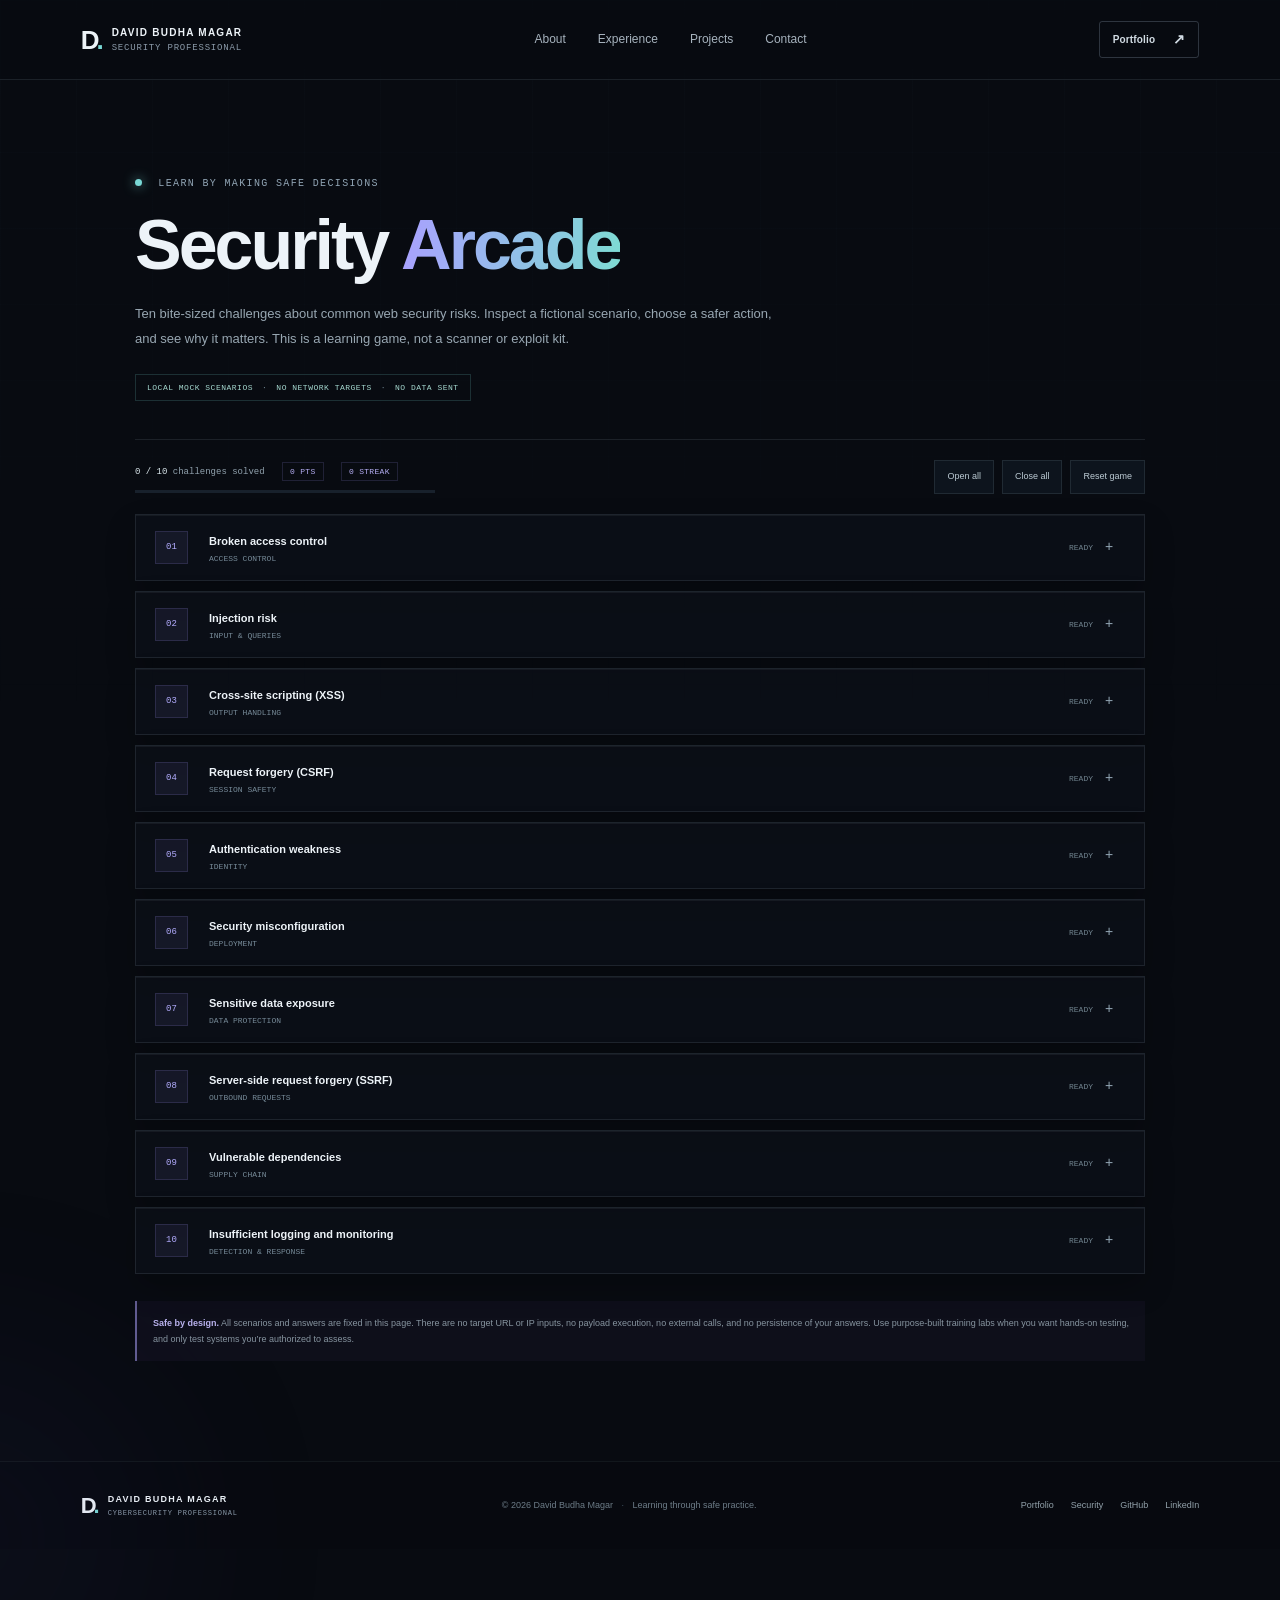
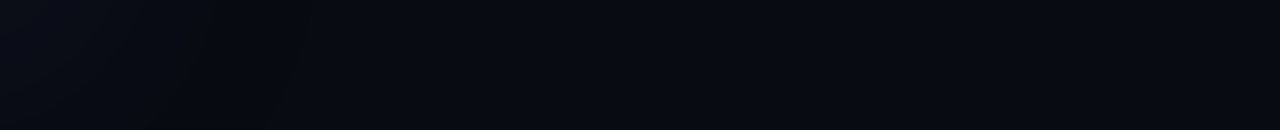
==== arcade.html @ c1b07664 "Optimize cross-browser scrolling and animation performance" ====
<!doctype html>
<html lang="en">
  <head>
    <meta charset="utf-8" />
    <meta name="viewport" content="width=device-width,initial-scale=1" />
    <meta name="theme-color" content="#080b11" />
    <meta
      name="description"
      content="Ten safe, browser-only cybersecurity learning challenges by David Budha Magar."
    />
    <link rel="canonical" href="https://www.davidbudhamagar.com.np/arcade.html" />
    <link rel="stylesheet" href="styles.css?v=performance-20261005" />
    <title>Security Arcade — David Budha Magar</title>
  </head>
  <body class="site-subpage">
    <div class="ambient ambient-b"></div>
    <header class="site-header">
      <a class="brand" href="index.html"
        ><span class="brand-mark">D<span>.</span></span
        ><span class="brand-name">DAVID BUDHA MAGAR<small>SECURITY PROFESSIONAL</small></span></a
      >
      <nav class="desktop-nav" aria-label="Main navigation">
        <a href="index.html#about">About</a><a href="index.html#experience">Experience</a
        ><a href="index.html#projects">Projects</a><a href="index.html#contact">Contact</a>
      </nav>
      <div class="header-actions">
        <a class="button button-small button-outline" href="index.html">Portfolio <span>↗</span></a
        ><button
          class="menu-toggle"
          type="button"
          aria-label="Open navigation"
          aria-expanded="false"
        >
          <i></i><i></i>
        </button>
      </div>
    </header>
    <main class="arcade-page">
      <section class="arcade-hero">
        <div class="eyebrow"><span class="pulse-dot"></span> LEARN BY MAKING SAFE DECISIONS</div>
        <h1>Security <span>Arcade</span></h1>
        <p>
          Ten bite-sized challenges about common web security risks. Inspect a fictional scenario,
          choose a safer action, and see why it matters. This is a learning game, not a scanner or
          exploit kit.
        </p>
        <div class="arcade-boundary">
          LOCAL MOCK SCENARIOS <span>·</span> NO NETWORK TARGETS <span>·</span> NO DATA SENT
        </div>
      </section>
      <div class="arcade-toolbar">
        <div class="arcade-progress">
          <b id="score-count">0 / 10</b> challenges solved
          <span class="arcade-stat" id="score-points">0 PTS</span>
          <span class="arcade-stat" id="score-streak">0 STREAK</span>
          <div class="progress-track"><i id="progress-fill"></i></div>
        </div>
        <div class="arcade-actions">
          <button id="expand-all" type="button">Open all</button
          ><button id="collapse-all" type="button">Close all</button
          ><button id="reset-game" type="button">Reset game</button>
        </div>
      </div>
      <section
        class="challenge-list"
        id="challenge-list"
        aria-label="Security challenges"
      ></section>
      <section class="challenge-result" id="challenge-result" aria-live="polite">
        <h2>Nice work. You cleared all ten.</h2>
        <p id="result-score"></p>
        <p>
          Keep the habit: identify the risk, choose a proportionate control, and verify the result
          in an authorized environment.
        </p>
        <button class="challenge-next" id="play-again" type="button">Play again</button>
      </section>
      <div class="challenge-safety">
        <b>Safe by design.</b> All scenarios and answers are fixed in this page. There are no target
        URL or IP inputs, no payload execution, no external calls, and no persistence of your
        answers. Use purpose-built training labs when you want hands-on testing, and only test
        systems you’re authorized to assess.
      </div>
    </main>
    <footer class="site-footer">
      <a class="brand" href="index.html"
        ><span class="brand-mark">D<span>.</span></span
        ><span class="brand-name"
          >DAVID BUDHA MAGAR<small>CYBERSECURITY PROFESSIONAL</small></span
        ></a
      >
      <div class="footer-center">
        © 2026 David Budha Magar <span>·</span> Learning through safe practice.
      </div>
      <div class="footer-links">
        <a href="index.html">Portfolio</a><a href="security.html">Security</a
        ><a href="https://github.com/Senpaicyber" target="_blank" rel="noopener noreferrer"
          >GitHub</a
        ><a
          href="https://www.linkedin.com/in/david-budha-magar-2a601b26a/"
          target="_blank"
          rel="noopener noreferrer"
          >LinkedIn</a
        >
      </div>
    </footer>
    <script src="script.js" defer></script>
    <script src="arcade.js" defer></script>
  </body>
</html>
---- styles.css ----
:root {
  color-scheme: dark;
  --bg: #080b11;
  --panel: #0c1119;
  --panel-2: #101722;
  --line: rgba(172, 194, 215, 0.12);
  --text: #edf3f8;
  --muted: #8c9baa;
  --faint: #586573;
  --cyan: #79d8d5;
  --blue: #76a9ef;
  --violet: #a395ff;
  --mono: "DM Mono", monospace;
  --sans: "Manrope", sans-serif;
}
* {
  box-sizing: border-box;
}
html {
  scroll-behavior: smooth;
  scroll-padding-top: 86px;
}
body {
  margin: 0;
  background: var(--bg);
  color: var(--text);
  font-family: var(--sans);
  font-size: 14px;
  line-height: 1.7;
  overflow-x: hidden;
}
body:before {
  content: "";
  position: fixed;
  inset: 0;
  pointer-events: none;
  z-index: -1;
  background-image:
    linear-gradient(rgba(116, 151, 178, 0.025) 1px, transparent 1px),
    linear-gradient(90deg, rgba(116, 151, 178, 0.025) 1px, transparent 1px);
  background-size: 76px 76px;
  mask-image: linear-gradient(to bottom, black, transparent 85%);
}
a {
  color: inherit;
  text-decoration: none;
}
button {
  font: inherit;
}
.ambient {
  position: absolute;
  border-radius: 50%;
  filter: blur(110px);
  opacity: 0.12;
  pointer-events: none;
}
.ambient-a {
  width: 500px;
  height: 500px;
  background: #2269a6;
  top: 60px;
  right: -120px;
}
.ambient-b {
  width: 400px;
  height: 380px;
  background: #403681;
  top: 1350px;
  left: -240px;
  opacity: 0.09;
}
.site-header {
  height: 80px;
  border-bottom: 1px solid var(--line);
  display: flex;
  align-items: center;
  justify-content: space-between;
  padding: 0 clamp(24px, 6.3vw, 104px);
  position: sticky;
  top: 0;
  z-index: 20;
  background: rgba(8, 11, 17, 0.83);
  backdrop-filter: blur(20px);
}
.brand {
  display: flex;
  align-items: center;
  gap: 11px;
}
.brand-mark {
  font-weight: 800;
  font-size: 26px;
  letter-spacing: -3px;
  color: var(--text);
  line-height: 1;
}
.brand-mark span {
  color: var(--cyan);
}
.brand-name {
  font-size: 10px;
  font-weight: 800;
  letter-spacing: 1.25px;
  line-height: 1.3;
}
.brand-name small {
  display: block;
  color: var(--muted);
  font: 9px var(--mono);
  letter-spacing: 0.8px;
  margin-top: 4px;
}
.desktop-nav {
  display: flex;
  gap: 32px;
  color: #a7b3be;
  font-size: 12px;
}
.desktop-nav a {
  transition: color 0.2s;
}
.desktop-nav a:hover,
.footer-links a:hover {
  color: var(--cyan);
}
.header-actions {
  display: flex;
  align-items: center;
  gap: 15px;
}
.button {
  height: 48px;
  display: inline-flex;
  align-items: center;
  justify-content: center;
  gap: 18px;
  padding: 0 19px;
  border: 1px solid var(--line);
  border-radius: 3px;
  font-size: 11px;
  font-weight: 700;
  letter-spacing: 0.15px;
  transition: all 0.25s;
}
.button span {
  font-size: 14px;
}
.button:hover {
  transform: translateY(-2px);
  border-color: rgba(121, 216, 213, 0.5);
}
.button-small {
  height: 37px;
  padding: 0 13px;
  font-size: 10px;
}
.button-outline {
  border-color: rgba(161, 181, 199, 0.25);
  color: #d2dce4;
}
.button-primary {
  background: linear-gradient(110deg, #b1efdb, #79d8d5);
  color: #092023;
  border-color: transparent;
  box-shadow: 0 6px 28px rgba(93, 211, 197, 0.13);
}
.button-primary:hover {
  box-shadow: 0 9px 35px rgba(93, 211, 197, 0.25);
}
.button-quiet {
  border-color: transparent;
  color: #ccd6df;
}
.menu-toggle {
  display: none;
  background: none;
  border: 0;
  padding: 10px;
}
.menu-toggle i {
  display: block;
  width: 20px;
  height: 1px;
  background: var(--text);
  margin: 5px;
}
.section-wrap {
  padding-left: clamp(24px, 10.7vw, 170px);
  padding-right: clamp(24px, 10.7vw, 170px);
}
.hero {
  min-height: 660px;
  display: grid;
  grid-template-columns: 1.03fr 0.97fr;
  align-items: center;
  gap: 28px;
  padding-top: 38px;
  padding-bottom: 53px;
  max-width: 1500px;
  margin: auto;
}
.eyebrow {
  font: 10px var(--mono);
  letter-spacing: 1.35px;
  color: #91a5b5;
}
.pulse-dot,
.availability i,
.sensor-status i {
  width: 7px;
  height: 7px;
  background: var(--cyan);
  border-radius: 50%;
  display: inline-block;
  box-shadow: 0 0 12px rgba(121, 216, 213, 0.8);
  margin-right: 9px;
}
.hero h1 {
  font-size: clamp(52px, 6vw, 86px);
  line-height: 1.055;
  letter-spacing: -5px;
  margin: 27px 0 22px;
  font-weight: 600;
}
.hero h1 span,
.section-heading h2 span,
.security-note h2 span,
.contact-inner h2 span {
  background: linear-gradient(95deg, #8ce2d5, #8faefa 88%);
  -webkit-background-clip: text;
  background-clip: text;
  color: transparent;
}
.hero-intro {
  font-size: 14px;
  color: #9aa8b5;
  max-width: 450px;
  line-height: 1.9;
}
.hero-intro strong {
  color: #dce7ee;
  font-weight: 600;
}
.hero-actions {
  display: flex;
  align-items: center;
  gap: 8px;
  margin-top: 28px;
}
.hero-meta {
  display: flex;
  gap: 34px;
  margin-top: 52px;
}
.hero-meta span {
  font: 9px var(--mono);
  letter-spacing: 0.7px;
  color: #647382;
}
.hero-meta b {
  display: block;
  color: #e5edf3;
  font: 16px var(--sans);
  letter-spacing: 0;
  margin-bottom: 3px;
}
.hero-visual {
  height: 485px;
  position: relative;
  overflow: hidden;
  background: radial-gradient(ellipse at 52% 47%, rgba(39, 79, 105, 0.18), transparent 58%);
  border: 1px solid rgba(127, 157, 183, 0.1);
  border-radius: 3px;
}
.visual-grid {
  position: absolute;
  inset: 0;
  background:
    linear-gradient(rgba(126, 160, 190, 0.065) 1px, transparent 1px),
    linear-gradient(90deg, rgba(126, 160, 190, 0.065) 1px, transparent 1px);
  background-size: 36px 36px;
  mask-image: radial-gradient(ellipse at center, black 18%, transparent 83%);
}
#network {
  width: 100%;
  height: 100%;
  position: absolute;
  inset: 0;
}
.orbit {
  position: absolute;
  left: 50%;
  top: 49%;
  border: 1px solid rgba(128, 194, 207, 0.18);
  border-radius: 50%;
  transform: translate(-50%, -50%) rotate(-22deg);
}
.orbit-one {
  width: 300px;
  height: 170px;
}
.orbit-two {
  width: 370px;
  height: 230px;
  transform: translate(-50%, -50%) rotate(38deg);
  border-color: rgba(151, 146, 237, 0.15);
}
.core-wrap {
  position: absolute;
  left: 50%;
  top: 49%;
  transform: translate(-50%, -50%);
  perspective: 600px;
}
.core-hex {
  width: 118px;
  height: 136px;
  clip-path: polygon(50% 0, 94% 23%, 94% 76%, 50% 100%, 6% 76%, 6% 23%);
  padding: 1px;
  background: linear-gradient(155deg, #c4fff2, #448ec6 56%, #8f7ce8);
  filter: drop-shadow(0 0 34px rgba(100, 204, 215, 0.25));
  animation: float 6s ease-in-out infinite;
}
.core-inner {
  height: 100%;
  clip-path: polygon(50% 0, 94% 23%, 94% 76%, 50% 100%, 6% 76%, 6% 23%);
  background: linear-gradient(
    142deg,
    rgba(19, 46, 61, 0.95),
    rgba(11, 20, 33, 0.98) 60%,
    rgba(43, 34, 74, 0.82)
  );
  display: grid;
  place-items: center;
  box-shadow: inset 0 0 30px rgba(94, 199, 199, 0.22);
}
.core-inner:after {
  content: "";
  position: absolute;
  width: 68px;
  height: 78px;
  clip-path: polygon(50% 0, 94% 23%, 94% 76%, 50% 100%, 6% 76%, 6% 23%);
  border: 1px solid rgba(133, 220, 213, 0.18);
}
.core-inner svg,
.security-emblem svg {
  width: 50px;
  fill: none;
  stroke: #9ae7db;
  stroke-width: 2;
  stroke-linecap: round;
  stroke-linejoin: round;
  filter: drop-shadow(0 0 7px rgba(121, 216, 213, 0.5));
}
.visual-tag {
  position: absolute;
  font: 8px var(--mono);
  letter-spacing: 0.7px;
  color: #97abb9;
  background: rgba(10, 16, 23, 0.8);
  border: 1px solid var(--line);
  padding: 8px 10px;
}
.visual-tag b {
  color: #c5d8e1;
  font-size: 8px;
  font-weight: 400;
  margin-left: 12px;
}
.tag-top {
  top: 76px;
  left: 28px;
}
.tag-bottom {
  bottom: 68px;
  right: 25px;
}
.tag-bottom .mini-wave {
  color: var(--cyan);
  font-size: 14px;
  margin-right: 6px;
}
.node {
  position: absolute;
  width: 5px;
  height: 5px;
  border-radius: 50%;
  background: #a1ece1;
  box-shadow: 0 0 11px #74d9d2;
}
.node-a {
  top: 28%;
  left: 67%;
}
.node-b {
  top: 67%;
  left: 24%;
  background: var(--violet);
  box-shadow: 0 0 11px var(--violet);
}
.node-c {
  top: 73%;
  right: 19%;
}
.scan-line {
  position: absolute;
  left: 0;
  right: 0;
  height: 1px;
  top: 20%;
  background: linear-gradient(90deg, transparent, rgba(121, 216, 213, 0.2), transparent);
  animation: scan 8s linear infinite;
}
.visual-caption {
  position: absolute;
  bottom: 16px;
  left: 16px;
  right: 16px;
  display: flex;
  justify-content: space-between;
  font: 8px var(--mono);
  letter-spacing: 0.9px;
  color: #516270;
}
.status-strip {
  min-height: 72px;
  border-top: 1px solid var(--line);
  border-bottom: 1px solid var(--line);
  display: flex;
  justify-content: space-evenly;
  align-items: center;
  gap: 15px;
  padding: 15px 5vw;
  color: #a4b1bc;
  font-size: 11px;
}
.status-strip > div {
  white-space: nowrap;
}
.status-strip i {
  font: 9px var(--mono);
  color: #627787;
  margin-right: 9px;
  font-style: normal;
}
.status-label {
  font: 9px var(--mono);
  letter-spacing: 0.7px;
  color: #8092a0;
}
.section {
  padding: 112px clamp(24px, 10.7vw, 170px);
  max-width: 1500px;
  margin: 0 auto;
}
.section-heading {
  margin-bottom: 43px;
}
.section-heading .eyebrow {
  margin-bottom: 18px;
}
.section-heading h2,
.security-note h2 {
  font-size: clamp(34px, 4vw, 52px);
  line-height: 1.18;
  letter-spacing: -2px;
  font-weight: 550;
  margin: 0;
}
.about-content {
  display: grid;
  grid-template-columns: 1fr 0.78fr;
  gap: 11%;
  align-items: start;
}
.about-lead {
  max-width: 540px;
  color: #9aa8b4;
  font-size: 13px;
  line-height: 1.95;
}
.about-lead p {
  margin: 0 0 19px;
}
.about-lead .large-copy {
  font-size: 18px;
  line-height: 1.8;
  color: #d7e0e6;
  margin-bottom: 22px;
}
.text-link {
  display: inline-flex;
  gap: 20px;
  align-items: center;
  font-size: 11px;
  color: #cce4e4;
  border-bottom: 1px solid rgba(121, 216, 213, 0.3);
  padding: 0 0 5px;
  margin-top: 7px;
}
.profile-card {
  background: linear-gradient(145deg, rgba(17, 25, 35, 0.94), rgba(11, 16, 24, 0.8));
  border: 1px solid var(--line);
  padding: 23px 24px 16px;
  position: relative;
}
.profile-card:before {
  content: "";
  position: absolute;
  left: -1px;
  top: 21px;
  width: 2px;
  height: 38px;
  background: var(--cyan);
  box-shadow: 0 0 13px rgba(121, 216, 213, 0.5);
}
.profile-top {
  display: flex;
  align-items: center;
  gap: 13px;
}
.avatar {
  width: 44px;
  height: 44px;
  background: linear-gradient(135deg, #253746, #252644);
  border: 1px solid rgba(137, 193, 207, 0.22);
  display: grid;
  place-items: center;
  font-size: 12px;
  color: #c4efea;
  letter-spacing: -1px;
}
.avatar span {
  font-size: 8px;
  color: var(--violet);
  margin-left: -5px;
}
.profile-top > div:nth-child(2) b {
  display: block;
  font-size: 12px;
}
.profile-top small {
  display: block;
  color: var(--muted);
  font-size: 10px;
  margin-top: 3px;
}
.availability {
  margin-left: auto;
  color: #89c7bc;
  font: 8px var(--mono);
  letter-spacing: 0.5px;
}
.availability i {
  width: 5px;
  height: 5px;
  margin-right: 4px;
}
.profile-rule {
  border-top: 1px solid var(--line);
  margin: 20px 0 4px;
}
.profile-row {
  display: grid;
  grid-template-columns: 38% 1fr;
  gap: 10px;
  padding: 11px 0;
  border-bottom: 1px solid rgba(172, 194, 215, 0.075);
  align-items: center;
}
.profile-row span,
.profile-foot {
  font: 8px var(--mono);
  letter-spacing: 0.5px;
  color: #738594;
}
.profile-row b {
  font-size: 10px;
  font-weight: 550;
  color: #cad5dd;
}
.profile-foot {
  display: flex;
  justify-content: space-between;
  padding-top: 14px;
  font-size: 8px;
}
.experience-section {
  padding-top: 99px;
}
.heading-row {
  display: flex;
  justify-content: space-between;
  align-items: end;
}
.heading-aside {
  max-width: 260px;
  font-size: 11px;
  color: #8494a2;
  line-height: 1.8;
  margin: 0 0 6px;
}
.timeline {
  position: relative;
  margin-top: 61px;
}
.timeline:before {
  content: "";
  position: absolute;
  left: calc(30% + 4px);
  top: 8px;
  bottom: 40px;
  width: 1px;
  background: linear-gradient(to bottom, rgba(121, 216, 213, 0.35), rgba(121, 216, 213, 0.07));
}
.timeline-item {
  display: grid;
  grid-template-columns: 30% 10px 1fr;
  gap: 24px;
  margin-bottom: 22px;
}
.timeline-date {
  text-align: right;
  padding-top: 19px;
  font: 9px var(--mono);
  letter-spacing: 0.5px;
  color: #8195a3;
}
.timeline-marker {
  position: relative;
}
.timeline-marker i {
  position: absolute;
  top: 21px;
  left: 0;
  width: 9px;
  height: 9px;
  background: var(--bg);
  border: 1px solid var(--cyan);
  border-radius: 50%;
  box-shadow: 0 0 12px rgba(121, 216, 213, 0.35);
  z-index: 1;
}
.timeline-card {
  padding: 19px 23px 14px;
  border: 1px solid var(--line);
  background: rgba(14, 20, 28, 0.76);
}
.timeline-top {
  display: flex;
  justify-content: space-between;
  align-items: start;
}
.timeline-card h3 {
  font-size: 14px;
  margin: 0 0 3px;
  font-weight: 650;
}
.company {
  font-size: 10px;
  color: #94a7b4;
}
.company span {
  color: var(--cyan);
  padding: 0 5px;
}
.role-index {
  font: 10px var(--mono);
  color: #465b6b;
}
.timeline-card > p {
  color: #8998a4;
  font-size: 11px;
  line-height: 1.85;
  margin: 14px 0 8px;
  max-width: 700px;
}
.details-toggle {
  display: flex;
  width: 100%;
  justify-content: space-between;
  text-align: left;
  background: none;
  border: 0;
  border-top: 1px solid rgba(172, 194, 215, 0.08);
  color: #c2d2dc;
  padding: 12px 0 2px;
  font-size: 10px;
  cursor: pointer;
}
.details-toggle span {
  color: var(--cyan);
  font-size: 15px;
}
.expand-content {
  display: grid;
  grid-template-rows: 0fr;
  opacity: 0;
  transition:
    grid-template-rows 0.35s,
    opacity 0.3s;
}
.timeline-card.open .expand-content {
  grid-template-rows: 1fr;
  opacity: 1;
}
.expand-content > * {
  overflow: hidden;
}
.expand-content ul {
  padding-left: 17px;
  margin: 12px 0 8px;
  color: #91a0ab;
  font-size: 10px;
  line-height: 2;
}
.role-tags,
.project-tags {
  display: flex;
  gap: 7px;
  flex-wrap: wrap;
}
.role-tags span,
.project-tags span {
  border: 1px solid rgba(127, 165, 185, 0.16);
  padding: 4px 8px;
  font: 8px var(--mono);
  color: #9aafbb;
}
.team-note {
  margin: 38px 0 0 34%;
  border: 1px solid rgba(121, 216, 213, 0.15);
  background: linear-gradient(100deg, rgba(29, 65, 68, 0.2), rgba(13, 20, 27, 0.5));
  padding: 17px 20px;
  display: flex;
  gap: 15px;
  align-items: center;
}
.team-icon {
  font-size: 20px;
  color: var(--cyan);
  width: 28px;
  height: 28px;
  border: 1px solid rgba(121, 216, 213, 0.3);
  display: grid;
  place-items: center;
}
.team-note span {
  font: 8px var(--mono);
  letter-spacing: 1px;
  color: #83c9c1;
}
.team-note p {
  font-size: 10px;
  color: #acb9c2;
  margin: 4px 0 0;
}
.projects-section {
  padding-top: 104px;
}
.project-grid {
  display: grid;
  grid-template-columns: repeat(2, minmax(0, 1fr));
  gap: 17px;
}
.project-card {
  border: 1px solid var(--line);
  background: rgba(12, 17, 25, 0.76);
  transition:
    transform 0.25s,
    border-color 0.25s;
}
.project-card:hover {
  transform: translateY(-4px);
  border-color: rgba(121, 216, 213, 0.28);
}
.project-featured {
  grid-column: span 2;
  display: grid;
  grid-template-columns: 1.02fr 0.98fr;
}
.project-wide {
  grid-column: span 2;
  display: grid;
  grid-template-columns: 0.9fr 1.1fr;
}
.project-art {
  height: 220px;
  position: relative;
  overflow: hidden;
  background: radial-gradient(
    ellipse at 50% 45%,
    rgba(28, 70, 89, 0.36),
    rgba(14, 23, 33, 0.92) 70%
  );
}
.project-featured .project-art,
.project-wide .project-art {
  height: 100%;
  min-height: 260px;
}
.project-art:before {
  content: "";
  position: absolute;
  inset: 0;
  background:
    linear-gradient(rgba(129, 168, 190, 0.05) 1px, transparent 1px),
    linear-gradient(90deg, rgba(129, 168, 190, 0.05) 1px, transparent 1px);
  background-size: 28px 28px;
  mask-image: radial-gradient(ellipse, black, transparent 86%);
}
.art-label {
  position: absolute;
  top: 14px;
  left: 16px;
  z-index: 1;
  font: 8px var(--mono);
  letter-spacing: 0.8px;
  color: #829baa;
}
.art-foot {
  position: absolute;
  bottom: 14px;
  left: 16px;
  right: 16px;
  display: flex;
  justify-content: space-between;
  font: 7px var(--mono);
  letter-spacing: 0.5px;
  color: #718591;
}
.network-graphic {
  position: absolute;
  width: 210px;
  height: 160px;
  left: 50%;
  top: 50%;
  transform: translate(-50%, -50%);
}
.net-center {
  position: absolute;
  left: 50%;
  top: 50%;
  transform: translate(-50%, -50%);
  width: 43px;
  height: 43px;
  border: 1px solid rgba(121, 216, 213, 0.55);
  border-radius: 50%;
  display: grid;
  place-items: center;
  color: #b4eee6;
  font: 10px var(--mono);
  background: rgba(14, 37, 46, 0.85);
  box-shadow: 0 0 24px rgba(121, 216, 213, 0.15);
}
.net-point {
  position: absolute;
  width: 7px;
  height: 7px;
  background: #83dbd1;
  border-radius: 50%;
  box-shadow: 0 0 9px #83dbd1;
}
.p1 {
  left: 15%;
  top: 18%;
}
.p2 {
  right: 13%;
  top: 13%;
  background: #a398ff;
}
.p3 {
  right: 5%;
  top: 63%;
}
.p4 {
  left: 28%;
  bottom: 9%;
}
.p5 {
  left: 8%;
  top: 65%;
  background: #a398ff;
}
.p6 {
  right: 29%;
  bottom: 7%;
}
.net-line {
  height: 1px;
  position: absolute;
  left: 50%;
  top: 50%;
  width: 81px;
  transform-origin: left;
  background: linear-gradient(90deg, rgba(121, 216, 213, 0.65), rgba(121, 216, 213, 0.05));
}
.l1 {
  transform: rotate(220deg);
}
.l2 {
  transform: rotate(315deg);
}
.l3 {
  transform: rotate(20deg);
}
.l4 {
  transform: rotate(130deg);
}
.l5 {
  transform: rotate(170deg);
}
.l6 {
  transform: rotate(80deg);
}
.project-body {
  padding: 18px 20px 20px;
}
.project-featured .project-body,
.project-wide .project-body {
  padding: 28px 30px;
}
.project-meta {
  display: flex;
  justify-content: space-between;
  font: 8px var(--mono);
  letter-spacing: 0.5px;
  color: #8295a3;
}
.project-meta span + span {
  color: #82c9c0;
}
.project-body h3 {
  font-size: 15px;
  line-height: 1.45;
  margin: 16px 0 8px;
  font-weight: 650;
  max-width: 430px;
}
.project-body p {
  font-size: 10px;
  line-height: 1.8;
  color: #91a0ab;
  margin: 0 0 13px;
  max-width: 460px;
}
.project-tags {
  margin: 15px 0 16px;
}
.project-tags span {
  font-size: 7px;
  padding: 4px 7px;
}
.project-open {
  background: none;
  border: 0;
  border-top: 1px solid var(--line);
  padding: 12px 0 0;
  width: 100%;
  display: flex;
  justify-content: space-between;
  color: #c9d9de;
  font-size: 10px;
  text-align: left;
  cursor: pointer;
}
.project-open span {
  font-size: 14px;
  color: var(--cyan);
}
.art-code {
  background: radial-gradient(ellipse at 50% 70%, rgba(59, 50, 112, 0.31), #10131e 70%);
}
.code-window {
  position: absolute;
  width: 84%;
  left: 8%;
  top: 49px;
  border: 1px solid rgba(140, 160, 199, 0.2);
  background: rgba(8, 12, 20, 0.75);
  box-shadow: 0 11px 35px rgba(0, 0, 0, 0.2);
}
.code-head {
  height: 27px;
  border-bottom: 1px solid var(--line);
  display: flex;
  align-items: center;
  padding: 0 9px;
  gap: 4px;
}
.code-head i {
  width: 5px;
  height: 5px;
  border-radius: 50%;
  background: #6c879a;
}
.code-head i:first-child {
  background: #d68587;
}
.code-head i:nth-child(2) {
  background: #d6ba78;
}
.code-head i:nth-child(3) {
  background: #73c5a9;
}
.code-head span {
  margin-left: 9px;
  font: 7px var(--mono);
  color: #8394a2;
}
.code-lines {
  padding: 12px 9px;
  display: grid;
  gap: 8px;
  font: 7px var(--mono);
  color: #c2cde0;
}
.code-lines i {
  font-style: normal;
  color: #51617b;
  padding-right: 7px;
}
.code-lines b {
  color: #b6a6ff;
  font-weight: 400;
}
.code-lines em {
  font-style: normal;
  color: #82d9ce;
}
.code-lines strong {
  font-weight: 400;
  color: #dbbb89;
}
.code-lines .code-comment {
  color: #6e8791;
}
.art-crypto {
  background: radial-gradient(ellipse at center, rgba(52, 48, 93, 0.4), #10131d 74%);
}
.crypto-orbit {
  position: absolute;
  width: 150px;
  height: 125px;
  border: 1px solid rgba(160, 151, 238, 0.26);
  border-radius: 50%;
  left: 50%;
  top: 50%;
  transform: translate(-50%, -50%) rotate(-22deg);
}
.crypto-orbit:before,
.crypto-orbit:after {
  content: "";
  position: absolute;
  inset: 14px -13px;
  border: 1px solid rgba(127, 199, 213, 0.19);
  border-radius: 50%;
  transform: rotate(60deg);
}
.crypto-orbit:after {
  transform: rotate(-68deg);
}
.crypto-core {
  position: absolute;
  left: 50%;
  top: 50%;
  transform: translate(-50%, -50%);
  height: 43px;
  width: 43px;
  border: 1px solid rgba(166, 163, 255, 0.5);
  background: #1b1a33;
  border-radius: 50%;
  display: grid;
  place-items: center;
  color: #d0caff;
  font-size: 20px;
  box-shadow: 0 0 21px rgba(145, 129, 242, 0.2);
}
.cipher {
  position: absolute;
  font: 7px var(--mono);
  color: #aeb9d9;
  background: #191b2b;
  border: 1px solid rgba(167, 159, 240, 0.2);
  padding: 3px 5px;
}
.c1 {
  top: 9px;
  left: 22px;
}
.c2 {
  top: 37px;
  right: -10px;
}
.c3 {
  bottom: 6px;
  left: 29px;
}
.c4 {
  bottom: 28px;
  right: -14px;
}
.art-iot {
  background: radial-gradient(ellipse at center, rgba(40, 78, 78, 0.36), #10171d 76%);
}
.iot-sensor {
  position: absolute;
  left: 50%;
  top: 49%;
  width: 154px;
  height: 136px;
  transform: translate(-50%, -50%);
  display: grid;
  place-items: center;
}
.sensor-ring {
  width: 79px;
  height: 79px;
  border: 1px solid rgba(121, 216, 213, 0.53);
  border-radius: 50%;
  display: grid;
  place-items: center;
  box-shadow: 0 0 26px rgba(121, 216, 213, 0.13);
}
.sensor-core {
  width: 47px;
  height: 47px;
  border: 1px solid rgba(121, 216, 213, 0.34);
  border-radius: 50%;
  display: grid;
  place-items: center;
  font: 10px var(--mono);
  color: #bce9dc;
  background: rgba(21, 55, 51, 0.55);
}
.sensor-wave {
  position: absolute;
  left: 50%;
  top: 50%;
  width: 100px;
  height: 100px;
  border: 1px solid rgba(121, 216, 213, 0.17);
  border-radius: 50%;
  transform: translate(-50%, -50%);
  animation: wave 3.6s ease-out infinite;
}
.w2 {
  animation-delay: 1.2s;
}
.w3 {
  animation-delay: 2.4s;
}
.sensor-status {
  position: absolute;
  bottom: -6px;
  font: 7px var(--mono);
  color: #90aaa9;
  letter-spacing: 0.6px;
}
.sensor-status i {
  width: 5px;
  height: 5px;
}
.art-risk {
  background: radial-gradient(ellipse at 49% 55%, rgba(45, 63, 91, 0.42), #10151e 75%);
}
.risk-chart {
  position: absolute;
  left: 9%;
  right: 9%;
  top: 49px;
  bottom: 36px;
  border: 1px solid rgba(129, 163, 189, 0.16);
  background: rgba(8, 13, 20, 0.48);
  padding: 12px 13px;
}
.risk-chart-head {
  display: flex;
  justify-content: space-between;
  font: 6px var(--mono);
  color: #8498a6;
}
.risk-bars {
  height: calc(100% - 23px);
  display: flex;
  align-items: end;
  gap: 9%;
  padding: 10px 6px 16px;
  border-bottom: 1px solid rgba(140, 168, 189, 0.2);
}
.risk-bars i {
  height: var(--bar);
  width: 12%;
  position: relative;
  background: linear-gradient(to top, rgba(103, 146, 202, 0.08), rgba(121, 216, 213, 0.55));
  border-top: 1px solid var(--cyan);
}
.risk-bars i:nth-child(2n) {
  background: linear-gradient(to top, rgba(124, 107, 201, 0.08), rgba(152, 143, 237, 0.5));
  border-color: #a49af7;
}
.risk-bars b {
  position: absolute;
  bottom: -14px;
  font: 5px var(--mono);
  color: #83939d;
  font-weight: 400;
  white-space: nowrap;
}
.expertise-section {
  background: linear-gradient(180deg, rgba(17, 23, 33, 0.57), rgba(11, 16, 23, 0.69));
  border-top: 1px solid rgba(172, 194, 215, 0.07);
  border-bottom: 1px solid rgba(172, 194, 215, 0.07);
}
.section-skills {
  padding-top: 97px;
  padding-bottom: 103px;
}
.skills-grid {
  display: grid;
  grid-template-columns: repeat(3, 1fr);
  gap: 12px;
}
.skill-card {
  min-height: 244px;
  border: 1px solid var(--line);
  background: rgba(10, 15, 23, 0.55);
  padding: 19px 19px 17px;
  transition:
    border-color 0.2s,
    background 0.2s;
}
.skill-card:hover {
  border-color: rgba(121, 216, 213, 0.25);
  background: rgba(16, 25, 34, 0.8);
}
.skill-icon {
  color: #8bd8d2;
  font-size: 19px;
  height: 32px;
}
.skill-title {
  display: flex;
  align-items: baseline;
  gap: 9px;
}
.skill-title span {
  font: 8px var(--mono);
  color: #536877;
}
.skill-title h3 {
  font-size: 12px;
  margin: 0;
  font-weight: 650;
}
.skill-card > p {
  font-size: 9px;
  color: #84939f;
  line-height: 1.8;
  margin: 9px 0 12px;
  min-height: 34px;
}
.skill-list {
  display: flex;
  flex-wrap: wrap;
  gap: 5px;
}
.skill-list span {
  font: 7px var(--mono);
  color: #9cabb4;
  padding: 4px 6px;
  border: 1px solid rgba(172, 194, 215, 0.1);
}
.credentials-section {
  padding-top: 103px;
  padding-bottom: 116px;
}
.credentials-layout {
  display: grid;
  grid-template-columns: 1.08fr 0.92fr;
  gap: 20px;
}
.credential-list {
  border: 1px solid var(--line);
  background: rgba(12, 17, 25, 0.63);
  padding: 17px 21px;
}
.credential-head {
  display: flex;
  justify-content: space-between;
  font: 8px var(--mono);
  letter-spacing: 0.7px;
  color: #78909f;
  padding: 0 0 11px;
}
.credential-row {
  display: grid;
  grid-template-columns: 35px 1fr auto;
  align-items: center;
  gap: 11px;
  padding: 11px 0;
  border-top: 1px solid rgba(172, 194, 215, 0.08);
}
.credential-mark {
  width: 34px;
  height: 32px;
  display: grid;
  place-items: center;
  border: 1px solid rgba(131, 170, 188, 0.2);
  color: #a9dcd7;
  font: 9px var(--mono);
  letter-spacing: -0.5px;
  background: rgba(31, 53, 63, 0.24);
}
.aws-mark {
  font: 10px var(--sans);
  font-weight: 800;
  color: #d3b069;
}
.credential-row h3 {
  font-size: 10px;
  margin: 0;
  font-weight: 600;
  line-height: 1.5;
}
.credential-row p {
  font-size: 8px;
  color: #8797a4;
  margin: 2px 0 0;
}
.credential-type {
  font: 6px var(--mono);
  color: #637988;
  letter-spacing: 0.35px;
}
.credential-note {
  font-size: 8px;
  color: #71828f;
  margin: 12px 0 0;
  line-height: 1.6;
}
.education-card {
  border: 1px solid rgba(127, 162, 184, 0.17);
  background: linear-gradient(145deg, rgba(20, 29, 40, 0.9), rgba(12, 17, 25, 0.9));
  padding: 24px 25px;
  position: relative;
  overflow: hidden;
}
.education-card:after {
  content: "";
  position: absolute;
  width: 190px;
  height: 190px;
  border: 1px solid rgba(121, 216, 213, 0.08);
  border-radius: 50%;
  right: -98px;
  top: -100px;
  box-shadow:
    0 0 0 18px rgba(121, 216, 213, 0.018),
    0 0 0 40px rgba(121, 216, 213, 0.015);
}
.education-card > .eyebrow {
  font-size: 8px;
}
.education-date {
  font: 9px var(--mono);
  color: #89c7c0;
  margin-top: 23px;
}
.education-rule {
  width: 35px;
  height: 1px;
  background: var(--cyan);
  margin: 12px 0 16px;
}
.education-icon {
  position: absolute;
  right: 24px;
  top: 91px;
  color: rgba(121, 216, 213, 0.4);
  font-size: 29px;
}
.education-card h3 {
  font-size: 15px;
  line-height: 1.5;
  max-width: 320px;
  margin: 0 0 8px;
}
.edu-university {
  font-size: 10px;
  color: #c3d1d9;
  margin: 0;
}
.edu-delivery {
  font-size: 9px;
  color: #81919e;
  margin: 3px 0 0;
}
.degree-result {
  display: flex;
  justify-content: space-between;
  align-items: center;
  margin: 21px 0 18px;
  padding: 11px 0;
  border-top: 1px solid var(--line);
  border-bottom: 1px solid var(--line);
}
.degree-result span,
.education-focus > span,
.prior-education > span {
  font: 7px var(--mono);
  letter-spacing: 0.5px;
  color: #80929f;
}
.degree-result b {
  font-size: 16px;
  color: #a1e1d5;
}
.education-focus p {
  font-size: 9px;
  color: #a7b3bc;
  margin: 6px 0 15px;
  line-height: 1.8;
}
.prior-education {
  border-top: 1px solid rgba(172, 194, 215, 0.08);
  padding-top: 13px;
}
.prior-education p {
  font-size: 8px;
  color: #8797a2;
  margin: 5px 0;
}
.security-note {
  margin: 0 auto 104px;
  max-width: 1160px;
  width: calc(100% - 48px);
  display: grid;
  grid-template-columns: 68px 1fr auto;
  align-items: center;
  gap: 24px;
  padding: 30px 33px;
  border: 1px solid rgba(121, 216, 213, 0.14);
  background: linear-gradient(100deg, rgba(19, 39, 44, 0.56), rgba(14, 20, 29, 0.7));
}
.security-emblem {
  width: 58px;
  height: 64px;
  display: grid;
  place-items: center;
  background: rgba(121, 216, 213, 0.04);
  border: 1px solid rgba(121, 216, 213, 0.18);
  clip-path: polygon(50% 0, 94% 22%, 94% 76%, 50% 100%, 6% 76%, 6% 22%);
}
.security-emblem svg {
  width: 30px;
}
.security-note .eyebrow {
  font-size: 8px;
  margin-bottom: 8px;
}
.security-note h2 {
  font-size: 24px;
  letter-spacing: -0.7px;
}
.security-note p {
  font-size: 9px;
  color: #91a0aa;
  max-width: 560px;
  line-height: 1.8;
  margin: 8px 0 0;
}
.security-note .button {
  white-space: nowrap;
  font-size: 9px;
}
.contact-section {
  min-height: 445px;
  border-top: 1px solid var(--line);
  border-bottom: 1px solid var(--line);
  position: relative;
  overflow: hidden;
  display: flex;
  justify-content: center;
  align-items: center;
  background:
    radial-gradient(ellipse at 50% 110%, rgba(45, 78, 111, 0.22), transparent 58%), #090d14;
}
.contact-inner {
  position: relative;
  z-index: 2;
  text-align: center;
  padding: 70px 20px;
}
.contact-inner > .eyebrow {
  font-size: 9px;
}
.contact-inner h2 {
  font-size: clamp(43px, 6vw, 69px);
  line-height: 1.1;
  letter-spacing: -3.5px;
  margin: 20px 0 13px;
  font-weight: 580;
}
.contact-inner > p {
  font-size: 11px;
  color: #94a3af;
  margin: 0 auto 23px;
  max-width: 430px;
}
.contact-button {
  height: 44px;
}
.contact-socials {
  display: flex;
  justify-content: center;
  gap: 24px;
  margin-top: 27px;
}
.contact-socials a {
  font: 9px var(--mono);
  color: #a8bbc3;
}
.contact-socials a:hover {
  color: var(--cyan);
}
.contact-email {
  font: 8px var(--mono);
  color: #687986;
  margin-top: 14px;
}
.contact-orb {
  position: absolute;
  border: 1px solid rgba(129, 180, 197, 0.1);
  border-radius: 50%;
  width: 390px;
  height: 390px;
  top: 50%;
  left: 50%;
  transform: translate(-50%, -50%);
}
.orb-b {
  width: 540px;
  height: 540px;
  border-color: rgba(145, 144, 217, 0.08);
}
.side-coordinate,
.side-note {
  position: absolute;
  z-index: 1;
  font: 8px var(--mono);
  line-height: 1.8;
  letter-spacing: 0.5px;
  color: #657c8b;
}
.side-coordinate {
  left: 6%;
  top: 24%;
}
.side-note {
  right: 7%;
  bottom: 24%;
  text-align: right;
}
.side-lines {
  position: absolute;
  right: 7%;
  top: 24%;
  display: flex;
  gap: 5px;
  height: 32px;
  align-items: end;
}
.side-lines i {
  display: block;
  width: 2px;
  background: rgba(121, 216, 213, 0.4);
}
.side-lines i:nth-child(1) {
  height: 12px;
}
.side-lines i:nth-child(2) {
  height: 25px;
}
.side-lines i:nth-child(3) {
  height: 17px;
}
.side-lines i:nth-child(4) {
  height: 32px;
}
.side-lines i:nth-child(5) {
  height: 21px;
}
.site-footer {
  min-height: 88px;
  padding: 19px clamp(24px, 6.3vw, 104px);
  display: flex;
  align-items: center;
  justify-content: space-between;
  gap: 20px;
}
.site-footer .brand-mark {
  font-size: 22px;
}
.site-footer .brand-name {
  font-size: 9px;
}
.site-footer .brand-name small {
  font-size: 7px;
}
.footer-center {
  font-size: 9px;
  color: #6e7d89;
}
.footer-center span {
  padding: 0 6px;
  color: #445563;
}
.footer-links {
  display: flex;
  gap: 17px;
  font-size: 9px;
  color: #92a0aa;
}
.project-dialog {
  width: min(540px, calc(100% - 32px));
  background: #0d141d;
  color: var(--text);
  border: 1px solid rgba(121, 216, 213, 0.27);
  padding: 36px;
  box-shadow: 0 24px 100px rgba(0, 0, 0, 0.65);
}
.project-dialog::backdrop {
  background: rgba(3, 7, 12, 0.78);
  backdrop-filter: blur(4px);
}
.dialog-close {
  position: absolute;
  right: 15px;
  top: 12px;
  border: 0;
  background: none;
  color: #aab9c3;
  font-size: 24px;
  cursor: pointer;
}
.project-dialog h2 {
  font-size: 25px;
  line-height: 1.3;
  letter-spacing: -0.8px;
  margin: 17px 0 12px;
}
.project-dialog > p,
.dialog-content {
  font-size: 11px;
  color: #9babb5;
  line-height: 1.9;
}
.dialog-content {
  border-top: 1px solid var(--line);
  padding-top: 15px;
  margin-top: 18px;
}
.dialog-content ul {
  padding-left: 17px;
}
.dialog-content li {
  padding: 3px 0;
}
.reveal {
  opacity: 0;
  transform: translateY(18px);
  transition:
    opacity 0.65s ease,
    transform 0.65s ease;
}
.reveal.visible {
  opacity: 1;
  transform: none;
}
@keyframes float {
  0%,
  100% {
    transform: translateY(0) rotateY(-6deg);
  }
  50% {
    transform: translateY(-9px) rotateY(6deg);
  }
}
@keyframes scan {
  0% {
    top: 14%;
    opacity: 0;
  }
  20% {
    opacity: 0.8;
  }
  80% {
    opacity: 0.6;
  }
  100% {
    top: 88%;
    opacity: 0;
  }
}
@keyframes wave {
  0% {
    opacity: 0.6;
    transform: translate(-50%, -50%) scale(0.7);
  }
  100% {
    opacity: 0;
    transform: translate(-50%, -50%) scale(1.65);
  }
}
@media (max-width: 1000px) {
  .desktop-nav {
    gap: 17px;
  }
  .desktop-nav a {
    font-size: 10px;
  }
  .section {
    padding-left: 7vw;
    padding-right: 7vw;
  }
  .hero {
    padding-left: 7vw;
    padding-right: 7vw;
  }
  .hero-visual {
    height: 420px;
  }
  .hero h1 {
    font-size: 66px;
  }
  .status-strip {
    flex-wrap: wrap;
    justify-content: center;
  }
  .credentials-layout {
    grid-template-columns: 1fr 1fr;
  }
  .security-note {
    margin-left: 24px;
    margin-right: 24px;
  }
  .site-header {
    padding: 0 4vw;
  }
}
@media (max-width: 720px) {
  html {
    scroll-padding-top: 68px;
  }
  .site-header {
    height: 67px;
    padding: 0 20px;
  }
  .desktop-nav {
    display: none;
    position: absolute;
    top: 66px;
    left: 0;
    right: 0;
    background: rgba(8, 12, 18, 0.98);
    padding: 10px 22px 20px;
    border-bottom: 1px solid var(--line);
    flex-direction: column;
    gap: 0;
  }
  .desktop-nav.open {
    display: flex;
  }
  .desktop-nav a {
    padding: 12px 0;
    border-bottom: 1px solid rgba(172, 194, 215, 0.08);
    font-size: 12px;
  }
  .header-actions > .button {
    display: none;
  }
  .menu-toggle {
    display: block;
  }
  .brand-mark {
    font-size: 24px;
  }
  .hero {
    grid-template-columns: 1fr;
    gap: 25px;
    padding: 61px 23px 44px;
    min-height: auto;
  }
  .hero h1 {
    font-size: 58px;
    letter-spacing: -3.5px;
    margin-top: 22px;
  }
  .hero-intro {
    font-size: 12px;
    max-width: 440px;
  }
  .hero-meta {
    margin-top: 32px;
  }
  .hero-visual {
    height: 330px;
  }
  .orbit-one {
    width: 240px;
    height: 135px;
  }
  .orbit-two {
    width: 294px;
    height: 183px;
  }
  .core-hex {
    width: 94px;
    height: 108px;
  }
  .tag-top {
    top: 39px;
    left: 14px;
  }
  .tag-bottom {
    bottom: 42px;
    right: 12px;
  }
  .status-strip {
    padding: 17px 15px;
    justify-content: flex-start;
    display: grid;
    grid-template-columns: 1fr 1fr;
    gap: 14px 10px;
    font-size: 9px;
  }
  .status-label {
    grid-column: span 2;
  }
  .status-strip > div {
    white-space: normal;
  }
  .section {
    padding: 75px 23px;
  }
  .section-heading {
    margin-bottom: 29px;
  }
  .section-heading h2 {
    font-size: 37px;
    letter-spacing: -1.7px;
  }
  .about-content {
    grid-template-columns: 1fr;
    gap: 31px;
  }
  .about-lead .large-copy {
    font-size: 16px;
  }
  .heading-row {
    display: block;
  }
  .heading-aside {
    margin-top: 14px;
    max-width: 400px;
  }
  .timeline {
    margin-top: 35px;
  }
  .timeline:before {
    left: 4px;
  }
  .timeline-item {
    grid-template-columns: 10px 1fr;
    gap: 15px;
    margin-bottom: 15px;
  }
  .timeline-date {
    grid-column: 2;
    text-align: left;
    padding: 0 0 1px;
    font-size: 8px;
    order: 0;
  }
  .timeline-marker {
    grid-column: 1;
    grid-row: 1/3;
  }
  .timeline-marker i {
    top: 2px;
  }
  .timeline-card {
    grid-column: 2;
    padding: 16px;
  }
  .timeline-card h3 {
    font-size: 12px;
  }
  .timeline-card > p {
    font-size: 10px;
  }
  .team-note {
    margin: 25px 0 0 25px;
    padding: 13px;
  }
  .team-note p {
    line-height: 1.7;
  }
  .project-grid {
    grid-template-columns: 1fr;
    gap: 12px;
  }
  .project-featured,
  .project-wide {
    grid-column: auto;
    display: block;
  }
  .project-featured .project-art,
  .project-wide .project-art {
    height: 210px;
    min-height: 0;
  }
  .project-featured .project-body,
  .project-wide .project-body {
    padding: 18px 19px;
  }
  .project-body h3 {
    font-size: 14px;
    margin-top: 12px;
  }
  .project-art {
    height: 200px;
  }
  .section-skills {
    padding-top: 73px;
    padding-bottom: 77px;
  }
  .skills-grid {
    grid-template-columns: 1fr 1fr;
    gap: 9px;
  }
  .skill-card {
    padding: 14px 12px;
    min-height: 235px;
  }
  .skill-title {
    display: block;
  }
  .skill-title span {
    display: block;
    margin-bottom: 3px;
  }
  .skill-title h3 {
    font-size: 11px;
  }
  .skill-card > p {
    font-size: 8px;
    min-height: 53px;
  }
  .skill-list {
    gap: 4px;
  }
  .skill-list span {
    font-size: 6.5px;
    padding: 4px;
  }
  .credentials-layout {
    grid-template-columns: 1fr;
    gap: 13px;
  }
  .credential-list {
    padding: 15px;
  }
  .credential-row {
    grid-template-columns: 32px 1fr;
    gap: 9px;
  }
  .credential-type {
    grid-column: 2;
    margin-top: -7px;
  }
  .credential-row h3 {
    font-size: 9px;
  }
  .education-card {
    padding: 21px;
  }
  .security-note {
    width: calc(100% - 32px);
    margin: 0 16px 72px;
    grid-template-columns: 46px 1fr;
    gap: 14px;
    padding: 20px 16px;
  }
  .security-emblem {
    width: 45px;
    height: 50px;
  }
  .security-emblem svg {
    width: 24px;
  }
  .security-note h2 {
    font-size: 20px;
  }
  .security-note p {
    font-size: 8px;
  }
  .security-note .button {
    grid-column: 2;
    justify-self: start;
    height: 38px;
    padding: 0 12px;
  }
  .contact-section {
    min-height: 400px;
  }
  .contact-inner h2 {
    font-size: 49px;
    letter-spacing: -2.5px;
  }
  .contact-inner > p {
    font-size: 10px;
  }
  .side-coordinate {
    left: 5%;
    top: 12%;
    font-size: 7px;
  }
  .side-note {
    right: 5%;
    bottom: 11%;
    font-size: 7px;
  }
  .side-lines {
    right: 7%;
    top: 12%;
  }
  .contact-orb {
    width: 290px;
    height: 290px;
  }
  .orb-b {
    width: 400px;
    height: 400px;
  }
  .site-footer {
    padding: 19px 20px;
    display: grid;
    grid-template-columns: 1fr auto;
    gap: 13px;
  }
  .footer-center {
    grid-row: 2;
    grid-column: 1/3;
    font-size: 8px;
  }
  .footer-links {
    gap: 12px;
    font-size: 8px;
  }
  .footer-links a:last-child {
    display: none;
  }
}
@media (max-width: 380px) {
  .hero h1 {
    font-size: 51px;
  }
  .skills-grid {
    grid-template-columns: 1fr;
  }
  .skill-card {
    min-height: auto;
  }
  .skill-card > p {
    min-height: 0;
  }
  .status-strip {
    grid-template-columns: 1fr;
  }
  .status-label {
    grid-column: auto;
  }
  .profile-row {
    grid-template-columns: 34% 1fr;
  }
  .footer-links {
    gap: 8px;
  }
}
@media (prefers-reduced-motion: reduce) {
  *,
  *:before,
  *:after {
    scroll-behavior: auto !important;
    animation-duration: 0.01ms !important;
    animation-iteration-count: 1 !important;
    transition-duration: 0.01ms !important;
  }
  .reveal {
    opacity: 1;
    transform: none;
  }
}

.arcade-teaser {
  max-width: 1160px;
  width: calc(100% - 48px);
  margin: 0 auto 105px;
  padding: 28px 32px;
  display: grid;
  grid-template-columns: 62px 1fr auto;
  align-items: center;
  gap: 24px;
  border: 1px solid rgba(152, 145, 237, 0.2);
  background: linear-gradient(100deg, rgba(36, 31, 67, 0.35), rgba(14, 20, 29, 0.75));
}
.arcade-teaser-icon {
  height: 54px;
  width: 54px;
  display: grid;
  place-items: center;
  color: #b4aaff;
  background: rgba(152, 145, 237, 0.08);
  border: 1px solid rgba(152, 145, 237, 0.2);
  font-size: 23px;
}
.arcade-teaser .eyebrow {
  font-size: 8px;
  margin-bottom: 7px;
  color: #b0a9e8;
}
.arcade-teaser h2 {
  font-size: 22px;
  line-height: 1.3;
  letter-spacing: -0.65px;
  margin: 0;
}
.arcade-teaser h2 span {
  color: #a7a0fa;
}
.arcade-teaser p {
  font-size: 9px;
  color: #96a2ad;
  margin: 7px 0 0;
}
.arcade-page {
  max-width: 1150px;
  margin: 0 auto;
  padding: 74px clamp(22px, 6vw, 70px) 100px;
}
.arcade-hero {
  padding: 24px 0 38px;
  border-bottom: 1px solid var(--line);
}
.arcade-hero h1 {
  font-size: clamp(42px, 6vw, 70px);
  letter-spacing: -3px;
  line-height: 1.1;
  margin: 18px 0;
}
.arcade-hero h1 span {
  background: linear-gradient(95deg, #a9a0ff, #7edbd3);
  -webkit-background-clip: text;
  background-clip: text;
  color: transparent;
}
.arcade-hero p {
  max-width: 660px;
  color: #98a7b2;
  font-size: 13px;
  line-height: 1.9;
}
.arcade-boundary {
  display: inline-flex;
  gap: 9px;
  align-items: center;
  border: 1px solid rgba(121, 216, 213, 0.18);
  padding: 8px 11px;
  margin-top: 10px;
  color: #a6d9d0;
  font: 8px var(--mono);
  letter-spacing: 0.5px;
}
.arcade-boundary span {
  color: #788e99;
}
.arcade-toolbar {
  display: flex;
  align-items: center;
  justify-content: space-between;
  gap: 18px;
  padding: 20px 0;
}
.arcade-progress {
  font: 9px var(--mono);
  color: #91a2ae;
}
.arcade-progress b {
  color: #d7e4e9;
  font-weight: 500;
}
.progress-track {
  height: 3px;
  background: #18212c;
  margin-top: 9px;
  width: min(300px, 48vw);
}
.progress-track i {
  display: block;
  width: 0;
  height: 100%;
  background: linear-gradient(90deg, #a79cff, #76d8cf);
  transition: width 0.35s;
}
.arcade-actions {
  display: flex;
  gap: 8px;
}
.arcade-actions button,
.challenge-next,
.challenge-reset {
  border: 1px solid var(--line);
  background: #0d141d;
  color: #bccbd4;
  padding: 8px 12px;
  font-size: 9px;
  cursor: pointer;
}
.arcade-actions button:hover,
.challenge-next:hover,
.challenge-reset:hover {
  border-color: rgba(121, 216, 213, 0.4);
  color: #dff8f0;
}
.challenge-list {
  display: grid;
  gap: 10px;
}
.challenge-card {
  border: 1px solid var(--line);
  background: rgba(12, 17, 25, 0.7);
  transition: border-color 0.2s;
}
.challenge-card[open] {
  border-color: rgba(157, 150, 246, 0.29);
}
.challenge-card summary {
  cursor: pointer;
  list-style: none;
  display: grid;
  grid-template-columns: 42px 1fr auto 20px;
  align-items: center;
  gap: 12px;
  padding: 16px 19px;
}
.challenge-card summary::-webkit-details-marker {
  display: none;
}
.challenge-number {
  width: 33px;
  height: 33px;
  display: grid;
  place-items: center;
  background: rgba(135, 123, 221, 0.09);
  border: 1px solid rgba(152, 145, 237, 0.17);
  font: 9px var(--mono);
  color: #b4adff;
}
.challenge-heading strong {
  display: block;
  font-size: 11px;
}
.challenge-heading small {
  display: block;
  font: 8px var(--mono);
  color: #778b99;
  margin-top: 3px;
}
.challenge-status {
  font: 8px var(--mono);
  color: #728590;
}
.challenge-status.done {
  color: #82d8c6;
}
.challenge-chevron {
  color: #91a5b3;
  transition: transform 0.2s;
}
.challenge-card[open] .challenge-chevron {
  transform: rotate(45deg);
}
.challenge-body {
  padding: 0 20px 20px 73px;
}
.challenge-body > p {
  font-size: 10px;
  color: #99a8b2;
  line-height: 1.8;
  margin: 0 0 14px;
  max-width: 740px;
}
.mock-box {
  border: 1px solid rgba(142, 158, 181, 0.15);
  background: #090e15;
  padding: 16px;
  max-width: 760px;
}
.mock-box-label {
  font: 8px var(--mono);
  letter-spacing: 0.6px;
  color: #8c9ead;
  margin-bottom: 13px;
}
.mock-data {
  font: 9px var(--mono);
  color: #a8b7c1;
  line-height: 1.9;
  overflow-wrap: anywhere;
}
.challenge-choices {
  display: grid;
  gap: 7px;
  margin-top: 13px;
}
.challenge-choice {
  display: flex;
  align-items: flex-start;
  gap: 10px;
  width: 100%;
  text-align: left;
  background: #0d141d;
  border: 1px solid rgba(146, 167, 188, 0.13);
  padding: 10px 12px;
  color: #bac7d0;
  cursor: pointer;
  font-size: 9px;
  line-height: 1.7;
}
.challenge-choice:hover:not(:disabled) {
  border-color: rgba(132, 219, 208, 0.39);
  background: #111b24;
}
.challenge-choice:focus-visible,
.challenge-next:focus-visible,
.challenge-reset:focus-visible,
.arcade-actions button:focus-visible {
  outline: 2px solid var(--cyan);
  outline-offset: 2px;
}
.choice-mark {
  width: 16px;
  height: 16px;
  flex: 0 0 16px;
  border: 1px solid #536778;
  display: grid;
  place-items: center;
  font: 8px var(--mono);
  color: #96a5af;
}
.challenge-choice.correct {
  border-color: rgba(110, 213, 182, 0.45);
  background: rgba(27, 72, 62, 0.23);
}
.challenge-choice.correct .choice-mark {
  border-color: #76d8bb;
  color: #76d8bb;
}
.challenge-choice.incorrect {
  border-color: rgba(222, 146, 132, 0.35);
}
.challenge-choice:disabled {
  cursor: default;
}
.challenge-feedback {
  min-height: 22px;
  font-size: 9px;
  color: #8699a6;
  margin-top: 10px;
}
.challenge-feedback.good {
  color: #85dcc3;
}
.challenge-feedback.try {
  color: #e5b095;
}
.challenge-hint {
  font-size: 8px;
  color: #738794;
  margin-top: 5px;
}
.challenge-result {
  display: none;
  margin: 24px 0 0;
  border: 1px solid rgba(121, 216, 213, 0.23);
  background: rgba(19, 45, 47, 0.25);
  padding: 17px;
}
.challenge-result.show {
  display: block;
}
.challenge-result h2 {
  font-size: 17px;
  margin: 0 0 5px;
}
.challenge-result p {
  font-size: 10px;
  color: #96a8b1;
  margin: 0;
}
.challenge-safety {
  margin-top: 27px;
  padding: 14px 16px;
  border-left: 2px solid rgba(169, 159, 246, 0.55);
  background: rgba(23, 22, 39, 0.45);
  font-size: 9px;
  color: #8795a0;
  line-height: 1.8;
}
.challenge-safety b {
  color: #bbb4ef;
  font-weight: 600;
}
@media (max-width: 720px) {
  .arcade-teaser {
    width: calc(100% - 32px);
    margin-bottom: 72px;
    padding: 19px 16px;
    grid-template-columns: 45px 1fr;
    gap: 13px;
  }
  .arcade-teaser-icon {
    width: 42px;
    height: 44px;
  }
  .arcade-teaser h2 {
    font-size: 18px;
  }
  .arcade-teaser p {
    line-height: 1.7;
  }
  .arcade-teaser > .button {
    grid-column: 2;
    justify-self: start;
    height: 39px;
  }
  .arcade-page {
    padding: 49px 18px 75px;
  }
  .arcade-hero h1 {
    letter-spacing: -2px;
  }
  .arcade-hero p {
    font-size: 11px;
  }
  .arcade-toolbar {
    align-items: flex-start;
    flex-direction: column;
  }
  .arcade-actions {
    width: 100%;
  }
  .challenge-card summary {
    grid-template-columns: 36px 1fr 18px;
    padding: 13px;
    gap: 9px;
  }
  .challenge-status {
    display: none;
  }
  .challenge-body {
    padding: 0 13px 15px;
  }
  .mock-box {
    padding: 12px;
  }
  .challenge-number {
    width: 30px;
    height: 30px;
  }
}
.arcade-stat {
  display: inline-block;
  margin-left: 12px;
  padding: 4px 7px;
  border: 1px solid rgba(153, 144, 237, 0.17);
  color: #b6aff5;
  font: 8px var(--mono);
  letter-spacing: 0.3px;
}
.arcade-progress {
  min-width: 310px;
}
.challenge-result .challenge-next {
  margin-top: 13px;
}
.challenge-card summary:hover .challenge-number {
  background: rgba(135, 123, 221, 0.18);
}

/* Main profile page rhythm and section separation */
body:has(> main .hero) main {
  position: relative;
}
.hero {
  max-width: none;
  min-height: 700px;
  padding-top: 68px;
  padding-bottom: 68px;
  background: radial-gradient(ellipse at 80% 43%, rgba(48, 87, 113, 0.1), transparent 37%);
}
.hero-copy {
  position: relative;
  z-index: 2;
}
.hero h1 {
  font-size: clamp(57px, 6.3vw, 91px);
  line-height: 1.02;
  letter-spacing: -5.5px;
}
.hero-intro {
  font-size: 15px;
  max-width: 470px;
}
.hero-visual {
  height: 510px;
  border-color: rgba(127, 157, 183, 0.16);
  background:
    radial-gradient(ellipse at 52% 47%, rgba(39, 79, 105, 0.24), transparent 65%),
    rgba(9, 14, 22, 0.38);
  box-shadow: 0 28px 80px rgba(0, 0, 0, 0.18);
}
.status-strip {
  background: rgba(14, 20, 29, 0.82);
  min-height: 83px;
}
.section {
  position: relative;
}
.section-about {
  padding-top: 126px;
  padding-bottom: 124px;
}
.section-about:before,
.experience-section:before,
.projects-section:before,
.credentials-section:before {
  content: "";
  position: absolute;
  top: 0;
  left: 10.7vw;
  right: 10.7vw;
  height: 1px;
  background: linear-gradient(90deg, transparent, rgba(149, 177, 198, 0.16), transparent);
}
.section-heading {
  position: relative;
  padding-left: 16px;
}
.section-heading:before {
  content: "";
  position: absolute;
  width: 2px;
  height: 38px;
  background: linear-gradient(var(--cyan), rgba(121, 216, 213, 0));
  left: 0;
  top: 2px;
}
.about-content {
  gap: 12%;
}
.profile-card {
  box-shadow: 0 20px 55px rgba(0, 0, 0, 0.18);
  padding: 27px;
}
.experience-section {
  padding-top: 112px;
  padding-bottom: 111px;
  background: linear-gradient(
    180deg,
    rgba(14, 20, 29, 0.15),
    rgba(12, 18, 26, 0.55) 18%,
    rgba(12, 18, 26, 0.55) 82%,
    rgba(14, 20, 29, 0.15)
  );
}
.timeline-card {
  padding: 22px 26px 16px;
}
.timeline-item {
  margin-bottom: 17px;
}
.team-note {
  margin-top: 43px;
}
.projects-section {
  padding-top: 117px;
  padding-bottom: 124px;
}
.project-grid {
  gap: 19px;
}
.project-card {
  box-shadow: 0 15px 40px rgba(0, 0, 0, 0.12);
}
.project-featured .project-art {
  min-height: 290px;
}
.project-wide .project-art {
  min-height: 270px;
}
.project-body {
  padding: 21px 23px 23px;
}
.project-body p {
  font-size: 11px;
}
.section-skills {
  padding-top: 111px;
  padding-bottom: 116px;
}
.skill-card {
  min-height: 258px;
  padding: 22px;
}
.skill-card > p {
  font-size: 10px;
}
.skill-list span {
  font-size: 8px;
}
.credentials-section {
  padding-top: 116px;
  padding-bottom: 124px;
}
.credential-list,
.education-card {
  box-shadow: 0 18px 45px rgba(0, 0, 0, 0.13);
}
.security-note {
  margin-bottom: 45px;
}
.arcade-teaser {
  margin-bottom: 105px;
}
.contact-section {
  min-height: 500px;
}
.contact-inner {
  padding-top: 90px;
  padding-bottom: 90px;
}
.site-footer {
  border-top: 1px solid rgba(172, 194, 215, 0.07);
  background: rgba(7, 10, 15, 0.75);
}
@media (max-width: 1000px) {
  .hero {
    min-height: 630px;
  }
  .hero-visual {
    height: 445px;
  }
  .section-about:before,
  .experience-section:before,
  .projects-section:before,
  .credentials-section:before {
    left: 7vw;
    right: 7vw;
  }
}
@media (max-width: 720px) {
  .hero {
    padding-top: 49px;
    padding-bottom: 43px;
    min-height: 0;
    background: radial-gradient(ellipse at 90% 48%, rgba(48, 87, 113, 0.13), transparent 46%);
  }
  .hero h1 {
    font-size: 58px;
    line-height: 1.04;
    letter-spacing: -3.8px;
  }
  .hero-intro {
    font-size: 12px;
  }
  .hero-visual {
    height: 320px;
  }
  .section-about {
    padding-top: 79px;
    padding-bottom: 78px;
  }
  .section-heading {
    padding-left: 12px;
  }
  .section-heading:before {
    height: 30px;
  }
  .section-about:before,
  .experience-section:before,
  .projects-section:before,
  .credentials-section:before {
    left: 23px;
    right: 23px;
  }
  .experience-section {
    padding-top: 79px;
    padding-bottom: 77px;
  }
  .timeline-card {
    padding: 15px;
  }
  .projects-section {
    padding-top: 80px;
    padding-bottom: 82px;
  }
  .project-grid {
    gap: 13px;
  }
  .project-featured .project-art,
  .project-wide .project-art {
    min-height: 0;
  }
  .project-body {
    padding: 17px 18px 19px;
  }
  .section-skills {
    padding-top: 80px;
    padding-bottom: 80px;
  }
  .skill-card {
    min-height: 230px;
    padding: 14px 12px;
  }
  .skill-card > p {
    font-size: 8px;
  }
  .skill-list span {
    font-size: 6.5px;
  }
  .credentials-section {
    padding-top: 81px;
    padding-bottom: 82px;
  }
  .security-note {
    margin-bottom: 28px;
  }
  .arcade-teaser {
    margin-bottom: 75px;
  }
  .contact-section {
    min-height: 410px;
  }
  .site-footer {
    border-top: 1px solid rgba(172, 194, 215, 0.1);
  }
}

/* Subtle generative depth across the profile */
:root {
  --depth-shadow: 0 24px 70px rgba(0, 0, 0, 0.28);
  --glass: rgba(17, 27, 39, 0.62);
}
body:has(> main .hero) {
  perspective: 1400px;
  background-image:
    radial-gradient(ellipse at 14% 12%, rgba(80, 110, 175, 0.09), transparent 34%),
    radial-gradient(ellipse at 87% 30%, rgba(62, 178, 183, 0.075), transparent 28%),
    linear-gradient(180deg, #090c14 0%, #080b11 53%, #0a0d15 100%);
}
body:has(> main .hero):after {
  content: "";
  position: fixed;
  inset: 0;
  pointer-events: none;
  z-index: 19;
  opacity: 0.12;
  background-image: url("data:image/svg+xml,%3Csvg viewBox='0 0 180 180' xmlns='http://www.w3.org/2000/svg'%3E%3Cfilter id='n'%3E%3CfeTurbulence type='fractalNoise' baseFrequency='.9' numOctaves='2' stitchTiles='stitch'/%3E%3C/filter%3E%3Crect width='100%25' height='100%25' filter='url(%23n)' opacity='.17'/%3E%3C/svg%3E");
  mix-blend-mode: soft-light;
}
.hero {
  isolation: isolate;
}
.hero:after {
  content: "";
  position: absolute;
  z-index: -1;
  width: 440px;
  height: 440px;
  right: 11%;
  top: 11%;
  border-radius: 50%;
  background: radial-gradient(
    circle,
    rgba(115, 131, 230, 0.11),
    rgba(72, 190, 188, 0.05) 40%,
    transparent 70%
  );
  filter: blur(4px);
  animation: ai-breathe 9s ease-in-out infinite alternate;
}
.hero-visual {
  transform: rotateY(-4deg) rotateX(2deg);
  transform-style: preserve-3d;
  box-shadow:
    var(--depth-shadow),
    inset 0 1px rgba(226, 247, 255, 0.09);
  background: linear-gradient(
    135deg,
    rgba(36, 59, 76, 0.28),
    rgba(12, 18, 29, 0.55) 55%,
    rgba(42, 37, 78, 0.22)
  );
  backdrop-filter: blur(3px);
}
.hero-visual:before {
  content: "";
  position: absolute;
  inset: 0;
  z-index: 1;
  pointer-events: none;
  background: linear-gradient(
    130deg,
    rgba(212, 244, 255, 0.08),
    transparent 24%,
    transparent 65%,
    rgba(159, 144, 255, 0.05)
  );
  transform: translateZ(24px);
}
.hero-visual:after {
  content: "";
  position: absolute;
  inset: 8px;
  border: 1px solid rgba(161, 190, 213, 0.08);
  pointer-events: none;
  transform: translateZ(30px);
}
.core-wrap {
  transform: translate(-50%, -50%) translateZ(55px);
}
.visual-tag,
.visual-caption {
  transform: translateZ(36px);
}
.node {
  transform: translateZ(22px);
}
.orbit-one {
  transform: translate(-50%, -50%) rotate(-22deg) translateZ(16px);
}
.orbit-two {
  transform: translate(-50%, -50%) rotate(38deg) translateZ(-10px);
}
.section,
.status-strip,
.security-note,
.arcade-teaser,
.contact-inner {
  transform-style: preserve-3d;
}
.section-about,
.experience-section,
.projects-section,
.credentials-section,
.section-skills {
  position: relative;
  isolation: isolate;
}
.section-about:after,
.experience-section:after,
.projects-section:after,
.credentials-section:after,
.section-skills:after {
  content: "";
  position: absolute;
  z-index: -1;
  width: 360px;
  height: 360px;
  top: 19%;
  right: -140px;
  border-radius: 50%;
  background: radial-gradient(
    circle,
    rgba(102, 121, 207, 0.07),
    rgba(75, 185, 190, 0.025) 45%,
    transparent 70%
  );
  filter: blur(8px);
  pointer-events: none;
}
.experience-section:after {
  right: auto;
  left: -170px;
  top: 36%;
  background: radial-gradient(circle, rgba(103, 193, 189, 0.055), transparent 70%);
}
.projects-section:after {
  top: 8%;
  right: -120px;
}
.section-skills:after {
  right: auto;
  left: -140px;
  top: 18%;
}
.profile-card,
.timeline-card,
.project-card,
.skill-card,
.credential-list,
.education-card {
  position: relative;
  isolation: isolate;
  transform: perspective(900px) rotateX(0deg) translateY(0);
  transform-style: preserve-3d;
  transition:
    transform 0.35s cubic-bezier(0.2, 0.7, 0.2, 1),
    border-color 0.3s,
    box-shadow 0.35s,
    background 0.35s;
  box-shadow:
    0 12px 30px rgba(0, 0, 0, 0.14),
    inset 0 1px rgba(239, 248, 255, 0.035);
}
.profile-card:after,
.timeline-card:after,
.project-card:after,
.skill-card:after,
.credential-list:after,
.education-card:before {
  content: "";
  position: absolute;
  inset: 0;
  z-index: -1;
  pointer-events: none;
  opacity: 0.8;
  background: linear-gradient(
    135deg,
    rgba(180, 225, 239, 0.045),
    transparent 27%,
    transparent 68%,
    rgba(155, 143, 255, 0.035)
  );
}
.profile-card:hover,
.timeline-card:hover,
.skill-card:hover,
.credential-list:hover,
.education-card:hover {
  transform: perspective(900px) rotateX(1deg) translateY(-4px);
  border-color: rgba(133, 207, 216, 0.31);
  box-shadow:
    0 22px 52px rgba(0, 0, 0, 0.28),
    0 0 28px rgba(72, 162, 176, 0.055),
    inset 0 1px rgba(239, 248, 255, 0.09);
}
.project-card {
  transform: perspective(1000px) rotateX(0deg) translateY(0);
  box-shadow:
    0 18px 40px rgba(0, 0, 0, 0.21),
    inset 0 1px rgba(239, 248, 255, 0.04);
}
.project-card:before {
  content: "";
  position: absolute;
  inset: 0;
  pointer-events: none;
  z-index: 2;
  background: linear-gradient(
    135deg,
    rgba(204, 236, 255, 0.055),
    transparent 28%,
    transparent 70%,
    rgba(155, 143, 255, 0.035)
  );
  opacity: 0.8;
}
.project-card:hover {
  transform: perspective(1000px) rotateX(1.3deg) translateY(-7px);
  box-shadow:
    0 29px 60px rgba(0, 0, 0, 0.34),
    0 0 32px rgba(89, 169, 185, 0.08);
  border-color: rgba(121, 216, 213, 0.38);
}
.project-art {
  transform: translateZ(12px);
  background-color: #0b121d;
}
.project-art:after {
  content: "";
  position: absolute;
  inset: 0;
  background: linear-gradient(
    120deg,
    rgba(174, 214, 255, 0.08),
    transparent 44%,
    rgba(165, 151, 255, 0.06)
  );
  mix-blend-mode: screen;
  pointer-events: none;
}
.project-body {
  position: relative;
  z-index: 3;
}
.skill-card {
  overflow: hidden;
}
.skill-card:before {
  content: "";
  position: absolute;
  top: -35px;
  right: -35px;
  width: 90px;
  height: 90px;
  border-radius: 50%;
  background: radial-gradient(circle, rgba(122, 213, 212, 0.12), transparent 69%);
  filter: blur(2px);
  transition: transform 0.4s;
}
.skill-card:hover:before {
  transform: scale(1.8);
}
.credential-row {
  transition:
    background 0.2s,
    transform 0.2s;
}
.credential-row:hover {
  background: linear-gradient(90deg, rgba(131, 207, 200, 0.065), transparent);
  transform: translateX(3px);
}
.status-strip {
  box-shadow:
    0 12px 35px rgba(0, 0, 0, 0.16),
    inset 0 1px rgba(230, 246, 255, 0.045);
  background: linear-gradient(
    100deg,
    rgba(17, 26, 37, 0.93),
    rgba(12, 19, 28, 0.86),
    rgba(21, 23, 41, 0.78)
  );
}
.security-note,
.arcade-teaser {
  box-shadow:
    0 23px 60px rgba(0, 0, 0, 0.24),
    inset 0 1px rgba(230, 246, 255, 0.08);
  background: linear-gradient(
    120deg,
    rgba(24, 45, 51, 0.77),
    rgba(17, 23, 35, 0.9) 56%,
    rgba(34, 29, 58, 0.55)
  );
  transform: perspective(1000px) rotateX(1deg);
}
.security-emblem,
.arcade-teaser-icon {
  filter: drop-shadow(0 0 15px rgba(121, 216, 213, 0.12));
  transform: translateZ(20px);
}
.contact-section {
  background:
    radial-gradient(ellipse at 50% 100%, rgba(70, 113, 164, 0.23), transparent 54%),
    radial-gradient(ellipse at 50% 20%, rgba(62, 136, 158, 0.07), transparent 46%), #090d14;
}
.contact-orb {
  box-shadow:
    inset 0 0 40px rgba(115, 162, 196, 0.025),
    0 0 40px rgba(104, 145, 198, 0.025);
  transform: translate(-50%, -50%) rotateX(61deg) rotateZ(-12deg);
  width: 490px;
  height: 490px;
}
.orb-b {
  width: 660px;
  height: 660px;
  transform: translate(-50%, -50%) rotateX(61deg) rotateZ(18deg);
}
.contact-inner {
  transform: translateZ(25px);
}
@keyframes ai-breathe {
  0% {
    transform: scale(0.92) translate3d(0, 0, 0);
    opacity: 0.65;
  }
  100% {
    transform: scale(1.08) translate3d(-12px, 9px, 0);
    opacity: 1;
  }
}
@media (max-width: 720px) {
  .hero-visual {
    transform: none;
  }
  .hero-visual:before {
    background: linear-gradient(
      135deg,
      rgba(212, 244, 255, 0.055),
      transparent 34%,
      transparent 70%,
      rgba(159, 144, 255, 0.035)
    );
  }
  .hero:after {
    width: 280px;
    height: 280px;
    right: 0;
    top: 25%;
  }
  .section-about:after,
  .experience-section:after,
  .projects-section:after,
  .credentials-section:after,
  .section-skills:after {
    width: 230px;
    height: 230px;
    right: -140px;
    opacity: 0.7;
  }
  .profile-card:hover,
  .timeline-card:hover,
  .project-card:hover,
  .skill-card:hover,
  .credential-list:hover,
  .education-card:hover {
    transform: translateY(-2px);
  }
  .security-note,
  .arcade-teaser {
    transform: none;
  }
  .contact-orb {
    width: 310px;
    height: 310px;
  }
  .orb-b {
    width: 410px;
    height: 410px;
  }
}
@media (prefers-reduced-motion: reduce) {
  .hero:after {
    animation: none;
  }
  .profile-card,
  .timeline-card,
  .project-card,
  .skill-card,
  .credential-list,
  .education-card,
  .credential-row {
    transition: none;
  }
  .profile-card:hover,
  .timeline-card:hover,
  .project-card:hover,
  .skill-card:hover,
  .credential-list:hover,
  .education-card:hover {
    transform: none;
  }
}

/* Tactile depth with restrained surfaces */
body:has(> main .hero) {
  background:
    radial-gradient(ellipse at 78% 9%, rgba(60, 94, 125, 0.12), transparent 31%),
    linear-gradient(180deg, #090d14, #080b11 45%, #0b1018);
}
body:has(> main .hero):after,
.hero:after,
.section-about:after,
.experience-section:after,
.projects-section:after,
.credentials-section:after,
.section-skills:after {
  display: none !important;
}
.hero-visual {
  transform: perspective(1100px) rotateY(-5deg) rotateX(2deg);
  transform-style: preserve-3d;
  background: linear-gradient(
    145deg,
    rgba(30, 48, 63, 0.48),
    rgba(11, 17, 26, 0.88) 58%,
    rgba(29, 28, 49, 0.48)
  );
  box-shadow:
    0 30px 55px rgba(0, 0, 0, 0.33),
    inset 0 1px rgba(220, 239, 255, 0.09);
}
.hero-visual:before {
  background: linear-gradient(
    145deg,
    rgba(215, 239, 255, 0.07),
    transparent 30%,
    transparent 76%,
    rgba(148, 153, 210, 0.045)
  );
  transform: translateZ(18px);
}
.hero-visual:after {
  transform: translateZ(22px);
}
.core-wrap {
  transform: translate(-50%, -50%) translateZ(45px);
}
.visual-tag,
.visual-caption {
  transform: translateZ(27px);
}
.node {
  transform: translateZ(19px);
}
.profile-card,
.timeline-card,
.project-card,
.skill-card,
.credential-list,
.education-card {
  --tilt-x: 0deg;
  --tilt-y: 0deg;
  transform: perspective(950px) rotateX(var(--tilt-x)) rotateY(var(--tilt-y));
  transform-style: preserve-3d;
  transition:
    transform 0.22s ease,
    border-color 0.25s,
    box-shadow 0.25s;
  background-image: linear-gradient(145deg, rgba(205, 230, 245, 0.024), transparent 38%);
  box-shadow:
    0 18px 36px rgba(0, 0, 0, 0.26),
    inset 0 1px rgba(220, 239, 255, 0.08);
}
.profile-card:after,
.timeline-card:after,
.project-card:after,
.skill-card:after,
.credential-list:after,
.education-card:before {
  background: linear-gradient(125deg, rgba(199, 224, 240, 0.03), transparent 36%);
  border-color: rgba(221, 238, 249, 0.025);
}
.profile-card:hover,
.timeline-card:hover,
.project-card:hover,
.skill-card:hover,
.credential-list:hover,
.education-card:hover {
  border-color: rgba(147, 194, 207, 0.29);
  box-shadow:
    0 26px 43px rgba(0, 0, 0, 0.34),
    inset 0 1px rgba(232, 246, 255, 0.12);
}
.project-card {
  overflow: hidden;
}
.project-card:before {
  background: linear-gradient(
    130deg,
    rgba(221, 239, 252, 0.045),
    transparent 34%,
    transparent 78%,
    rgba(159, 164, 208, 0.025)
  );
}
.project-art {
  transform: translateZ(10px);
}
.project-body {
  position: relative;
  z-index: 3;
}
.status-strip {
  background: linear-gradient(100deg, #111923, #0d141d 58%, #151726);
  box-shadow:
    0 10px 24px rgba(0, 0, 0, 0.18),
    inset 0 1px rgba(230, 246, 255, 0.045);
}
.security-note,
.arcade-teaser {
  background: linear-gradient(120deg, #14242b, #101722 57%, #171725);
  box-shadow:
    0 21px 42px rgba(0, 0, 0, 0.25),
    inset 0 1px rgba(230, 246, 255, 0.08);
  transform: perspective(1000px) rotateX(1deg);
}
.contact-section {
  background:
    radial-gradient(ellipse at 50% 100%, rgba(58, 92, 125, 0.17), transparent 55%), #090d14;
}
.contact-orb {
  transform: translate(-50%, -50%) rotateX(62deg) rotateZ(-12deg);
  width: 470px;
  height: 470px;
}
.orb-b {
  width: 630px;
  height: 630px;
  transform: translate(-50%, -50%) rotateX(62deg) rotateZ(18deg);
}
@media (max-width: 720px) {
  .hero-visual,
  .profile-card,
  .timeline-card,
  .project-card,
  .skill-card,
  .credential-list,
  .education-card {
    transform: none !important;
  }
  .security-note,
  .arcade-teaser {
    transform: none;
  }
  .contact-orb {
    width: 300px;
    height: 300px;
  }
  .orb-b {
    width: 400px;
    height: 400px;
  }
}
@media (prefers-reduced-motion: reduce) {
  .profile-card,
  .timeline-card,
  .project-card,
  .skill-card,
  .credential-list,
  .education-card,
  .credential-row {
    transition: none;
  }
  .profile-card:hover,
  .timeline-card:hover,
  .project-card:hover,
  .skill-card:hover,
  .credential-list:hover,
  .education-card:hover {
    transform: none;
  }
}

/* Scroll-based section depth (enabled only for reduced-motion-safe pointer devices) */
.visual-caption {
  bottom: 15px;
  left: 15px;
  right: 15px;
  padding: 10px 12px;
  border: 1px solid rgba(139, 177, 197, 0.16);
  background: linear-gradient(100deg, rgba(10, 17, 25, 0.89), rgba(13, 18, 28, 0.72));
  color: #b8cbd4;
  letter-spacing: 1.05px;
  box-shadow: 0 8px 20px rgba(0, 0, 0, 0.2);
}
.visual-caption .caption-kicker {
  color: #7b95a5;
}
.visual-caption span:last-child {
  color: #c8e6e0;
}
@media (max-width: 720px) {
  .visual-caption {
    bottom: 11px;
    left: 10px;
    right: 10px;
    padding: 8px 9px;
    font-size: 7px;
  }
  .visual-caption .caption-kicker {
    font-size: 6px;
    letter-spacing: 0.65px;
  }
}

/* Readable focus strip and straight-on panels */
.status-strip {
  gap: 22px;
  padding-left: clamp(18px, 4vw, 64px);
  padding-right: clamp(18px, 4vw, 64px);
}
.status-strip > div:not(.status-label) {
  font-size: 13px;
  line-height: 1.5;
  color: #c1cdd5;
}
.status-strip i {
  font-size: 10px;
  color: #83c9c4;
  margin-right: 10px;
}
.status-label {
  font-size: 10px;
  color: #a3b3bd;
}
.hero-visual,
.profile-card,
.timeline-card,
.project-card,
.skill-card,
.credential-list,
.education-card,
.security-note,
.arcade-teaser {
  transform: none !important;
}
.profile-card,
.timeline-card,
.project-card,
.skill-card,
.credential-list,
.education-card {
  --tilt-x: 0deg;
  --tilt-y: 0deg;
  transition:
    border-color 0.25s,
    box-shadow 0.25s;
}
.scroll-depth-ready {
  transform: translateY(calc(var(--scroll-depth, 0px) * 0.28)) !important;
  transition: transform 0.14s linear;
}
.scroll-depth-ready.hero,
.scroll-depth-ready.status-strip,
.scroll-depth-ready.security-note,
.scroll-depth-ready.arcade-teaser,
.scroll-depth-ready.contact-section {
  transform: translateY(calc(var(--scroll-depth, 0px) * 0.28)) !important;
}
.profile-card:hover,
.timeline-card:hover,
.project-card:hover,
.skill-card:hover,
.credential-list:hover,
.education-card:hover {
  transform: none !important;
  box-shadow:
    0 20px 38px rgba(0, 0, 0, 0.27),
    inset 0 1px rgba(232, 246, 255, 0.1);
}
@media (max-width: 720px) {
  .status-strip {
    gap: 12px 9px;
  }
  .status-strip > div:not(.status-label) {
    font-size: 11px;
  }
  .status-strip i {
    font-size: 9px;
  }
  .status-label {
    font-size: 9px;
  }
  .scroll-depth-ready {
    transform: none !important;
    transition: none !important;
  }
}

/* Final alignment reset: all interface panels stay square and level */
main .hero-visual,
main .profile-card,
main .timeline-card,
main .project-card,
main .project-art,
main .skill-card,
main .credential-list,
main .education-card,
main .security-note,
main .arcade-teaser,
main .contact-section,
main .section,
main .expertise-section,
.challenge-card,
.mock-box,
.challenge-result {
  transform: none !important;
  transform-style: flat !important;
  perspective: none !important;
  backface-visibility: visible !important;
}
main .hero-visual {
  box-shadow:
    0 24px 48px rgba(0, 0, 0, 0.28),
    inset 0 1px rgba(220, 239, 255, 0.08);
}
main .profile-card,
main .timeline-card,
main .project-card,
main .skill-card,
main .credential-list,
main .education-card,
main .security-note,
main .arcade-teaser,
.challenge-card,
.mock-box,
.challenge-result {
  box-shadow:
    0 14px 30px rgba(0, 0, 0, 0.22),
    inset 0 1px rgba(220, 239, 255, 0.055);
}
main .profile-card:hover,
main .timeline-card:hover,
main .project-card:hover,
main .skill-card:hover,
main .credential-list:hover,
main .education-card:hover {
  transform: none !important;
  box-shadow:
    0 18px 34px rgba(0, 0, 0, 0.28),
    inset 0 1px rgba(232, 246, 255, 0.08);
}
main .hero-visual:before,
main .hero-visual:after {
  transform: none !important;
}
main .core-wrap,
main .visual-tag,
main .visual-caption,
main .node,
main .security-emblem,
main .arcade-teaser-icon {
  transform: none !important;
}

/* Recenter the shield core and make the inner bar a centered nameplate */
main .core-wrap {
  transform: translate(-50%, -50%) !important;
}
main .visual-caption {
  justify-content: center;
  text-align: center;
  min-height: 42px;
}
main .visual-caption .caption-kicker {
  color: #c7eee2;
  font: 500 10px var(--mono);
  letter-spacing: 1.7px;
}
@media (max-width: 720px) {
  main .visual-caption {
    min-height: 34px;
  }
  main .visual-caption .caption-kicker {
    font-size: 8px;
    letter-spacing: 1.2px;
  }
}

/* Keep every panel face-on; only the shield uses a centering translation. */
body:has(> main .hero) {
  perspective: none !important;
}
main,
main .hero,
main .status-strip,
main .section,
main .expertise-section,
main .security-note,
main .arcade-teaser,
main .contact-section,
main .hero-visual,
main .profile-card,
main .timeline-card,
main .project-card,
main .project-art,
main .skill-card,
main .credential-list,
main .education-card,
.project-dialog,
.challenge-card,
.mock-box,
.challenge-result {
  perspective: none !important;
  transform: none !important;
  transform-style: flat !important;
}
main .hero-visual:before,
main .hero-visual:after {
  transform: none !important;
}
main .core-wrap {
  transform: translate(-50%, -50%) !important;
}
main .visual-tag,
main .visual-caption,
main .node,
main .security-emblem,
main .arcade-teaser-icon {
  transform: none !important;
}
main .profile-card:hover,
main .timeline-card:hover,
main .project-card:hover,
main .skill-card:hover,
main .credential-list:hover,
main .education-card:hover {
  transform: none !important;
}
.scroll-depth-ready {
  transform: none !important;
  perspective: none !important;
}

/* Shared keyboard focus and compact-page navigation fixes */
:where(a, button, summary, [tabindex]):focus-visible {
  outline: 2px solid var(--cyan);
  outline-offset: 3px;
}
@media (max-width: 720px) {
  body.site-subpage .header-actions > .button {
    display: inline-flex !important;
    height: 34px;
    padding: 0 10px;
    font-size: 9px;
  }
}

/* Last cascade rule: keep every interface panel perfectly face-on. */
main .hero-visual,
main .profile-card,
main .timeline-card,
main .project-card,
main .project-art,
main .skill-card,
main .credential-list,
main .education-card,
main .security-note,
main .arcade-teaser,
.site-subpage .skill-card,
.challenge-card,
.mock-box,
.challenge-result {
  rotate: none !important;
  transform: none !important;
  transform-style: flat !important;
  perspective: none !important;
}
main .hero-visual:before,
main .hero-visual:after {
  transform: none !important;
}
main .core-wrap {
  transform: translate(-50%, -50%) !important;
}
@keyframes float {
  0%,
  100% {
    transform: translateY(0);
  }
  50% {
    transform: translateY(-9px);
  }
}

/* Small requested alignment and status details. */
.team-icon {
  display: grid;
  place-items: center;
  line-height: 1;
}
.team-icon span {
  display: block;
  line-height: 1;
  transform: translate(-1px, 1px);
}
.timeline-item.current-role .timeline-marker i {
  background: #59d98e;
  border-color: #59d98e;
  box-shadow: 0 0 12px rgba(89, 217, 142, 0.55);
}
main .visual-caption {
  justify-content: space-between;
  text-align: left;
  gap: 12px;
}
main .visual-caption span {
  white-space: nowrap;
}
main .visual-caption span:last-child {
  text-align: right;
}
@media (max-width: 420px) {
  main .visual-caption {
    gap: 6px;
    padding-left: 6px;
    padding-right: 6px;
  }
  main .visual-caption .caption-kicker {
    font-size: 7px;
    letter-spacing: 0.7px;
  }
  main .visual-caption span:last-child {
    font-size: 7px;
  }
}
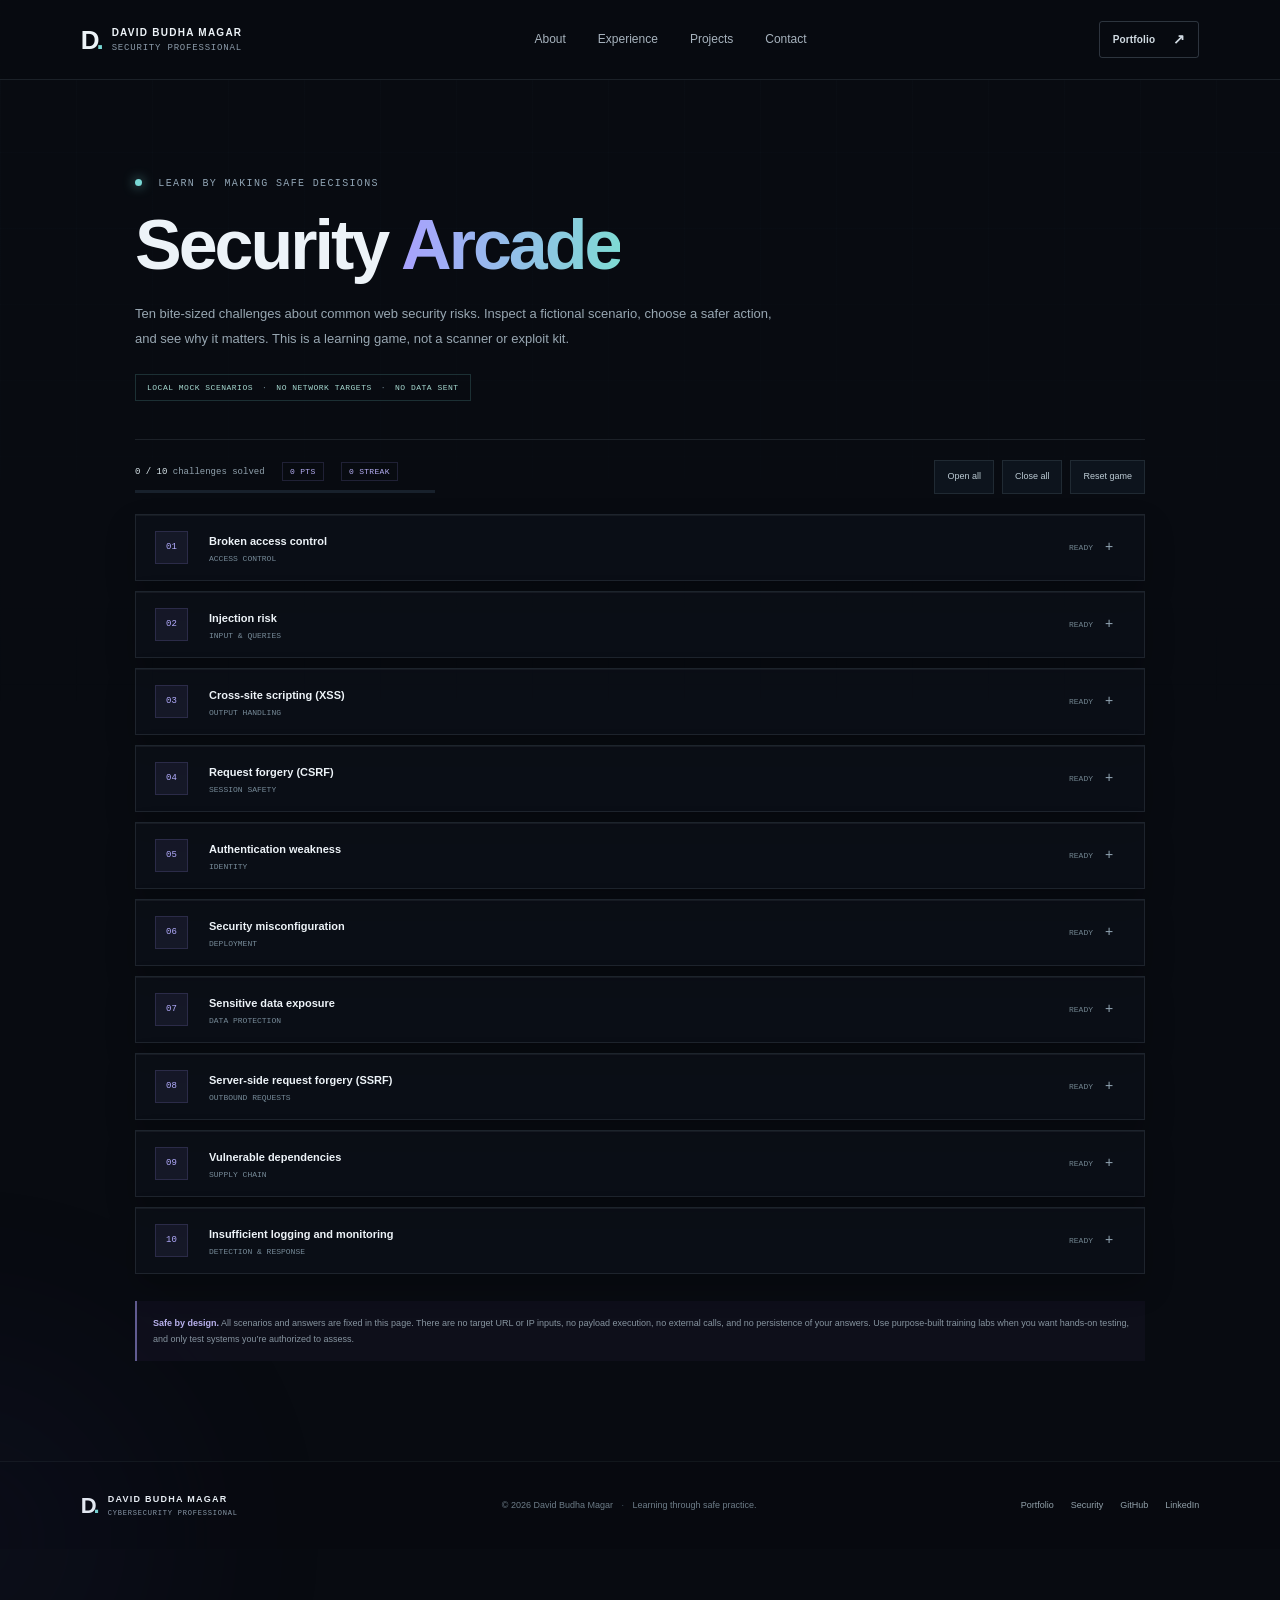
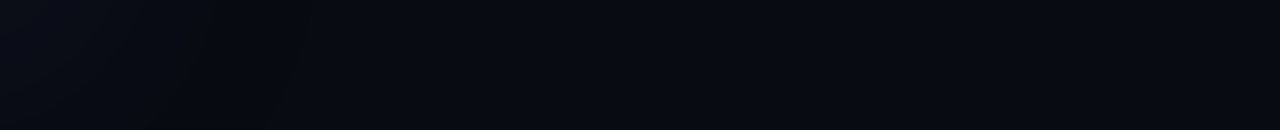
==== commit f1fa1f06: "Fix arcade layout at mobile widths" ====
--- a/arcade.html
+++ b/arcade.html
@@ -9,7 +9,7 @@
       content="Ten safe, browser-only cybersecurity learning challenges by David Budha Magar."
     />
     <link rel="canonical" href="https://www.davidbudhamagar.com.np/arcade.html" />
-    <link rel="stylesheet" href="styles.css?v=performance-20261005" />
+    <link rel="stylesheet" href="styles.css?v=mobile-layout-20261017" />
     <title>Security Arcade — David Budha Magar</title>
   </head>
   <body class="site-subpage">
--- a/styles.css
+++ b/styles.css
@@ -80,8 +80,13 @@
   position: sticky;
   top: 0;
   z-index: 20;
-  background: rgba(8, 11, 17, 0.83);
-  backdrop-filter: blur(20px);
+  background: rgba(8, 11, 17, 0.92);
+  backdrop-filter: blur(10px);
+}
+@supports not (backdrop-filter: blur(1px)) {
+  .site-header {
+    background: rgba(8, 11, 17, 0.98);
+  }
 }
 .brand {
   display: flex;
@@ -2460,6 +2465,13 @@
   .arcade-toolbar {
     align-items: flex-start;
     flex-direction: column;
+  }
+  .arcade-progress {
+    width: 100%;
+    min-width: 0;
+  }
+  .arcade-progress .progress-track {
+    width: 100%;
   }
   .arcade-actions {
     width: 100%;
@@ -3424,17 +3436,6 @@
     border-color 0.25s,
     box-shadow 0.25s;
 }
-.scroll-depth-ready {
-  transform: translateY(calc(var(--scroll-depth, 0px) * 0.28)) !important;
-  transition: transform 0.14s linear;
-}
-.scroll-depth-ready.hero,
-.scroll-depth-ready.status-strip,
-.scroll-depth-ready.security-note,
-.scroll-depth-ready.arcade-teaser,
-.scroll-depth-ready.contact-section {
-  transform: translateY(calc(var(--scroll-depth, 0px) * 0.28)) !important;
-}
 .profile-card:hover,
 .timeline-card:hover,
 .project-card:hover,
@@ -3458,10 +3459,6 @@
   }
   .status-label {
     font-size: 9px;
-  }
-  .scroll-depth-ready {
-    transform: none !important;
-    transition: none !important;
   }
 }
 
@@ -3605,11 +3602,6 @@
 main .education-card:hover {
   transform: none !important;
 }
-.scroll-depth-ready {
-  transform: none !important;
-  perspective: none !important;
-}
-
 /* Shared keyboard focus and compact-page navigation fixes */
 :where(a, button, summary, [tabindex]):focus-visible {
   outline: 2px solid var(--cyan);
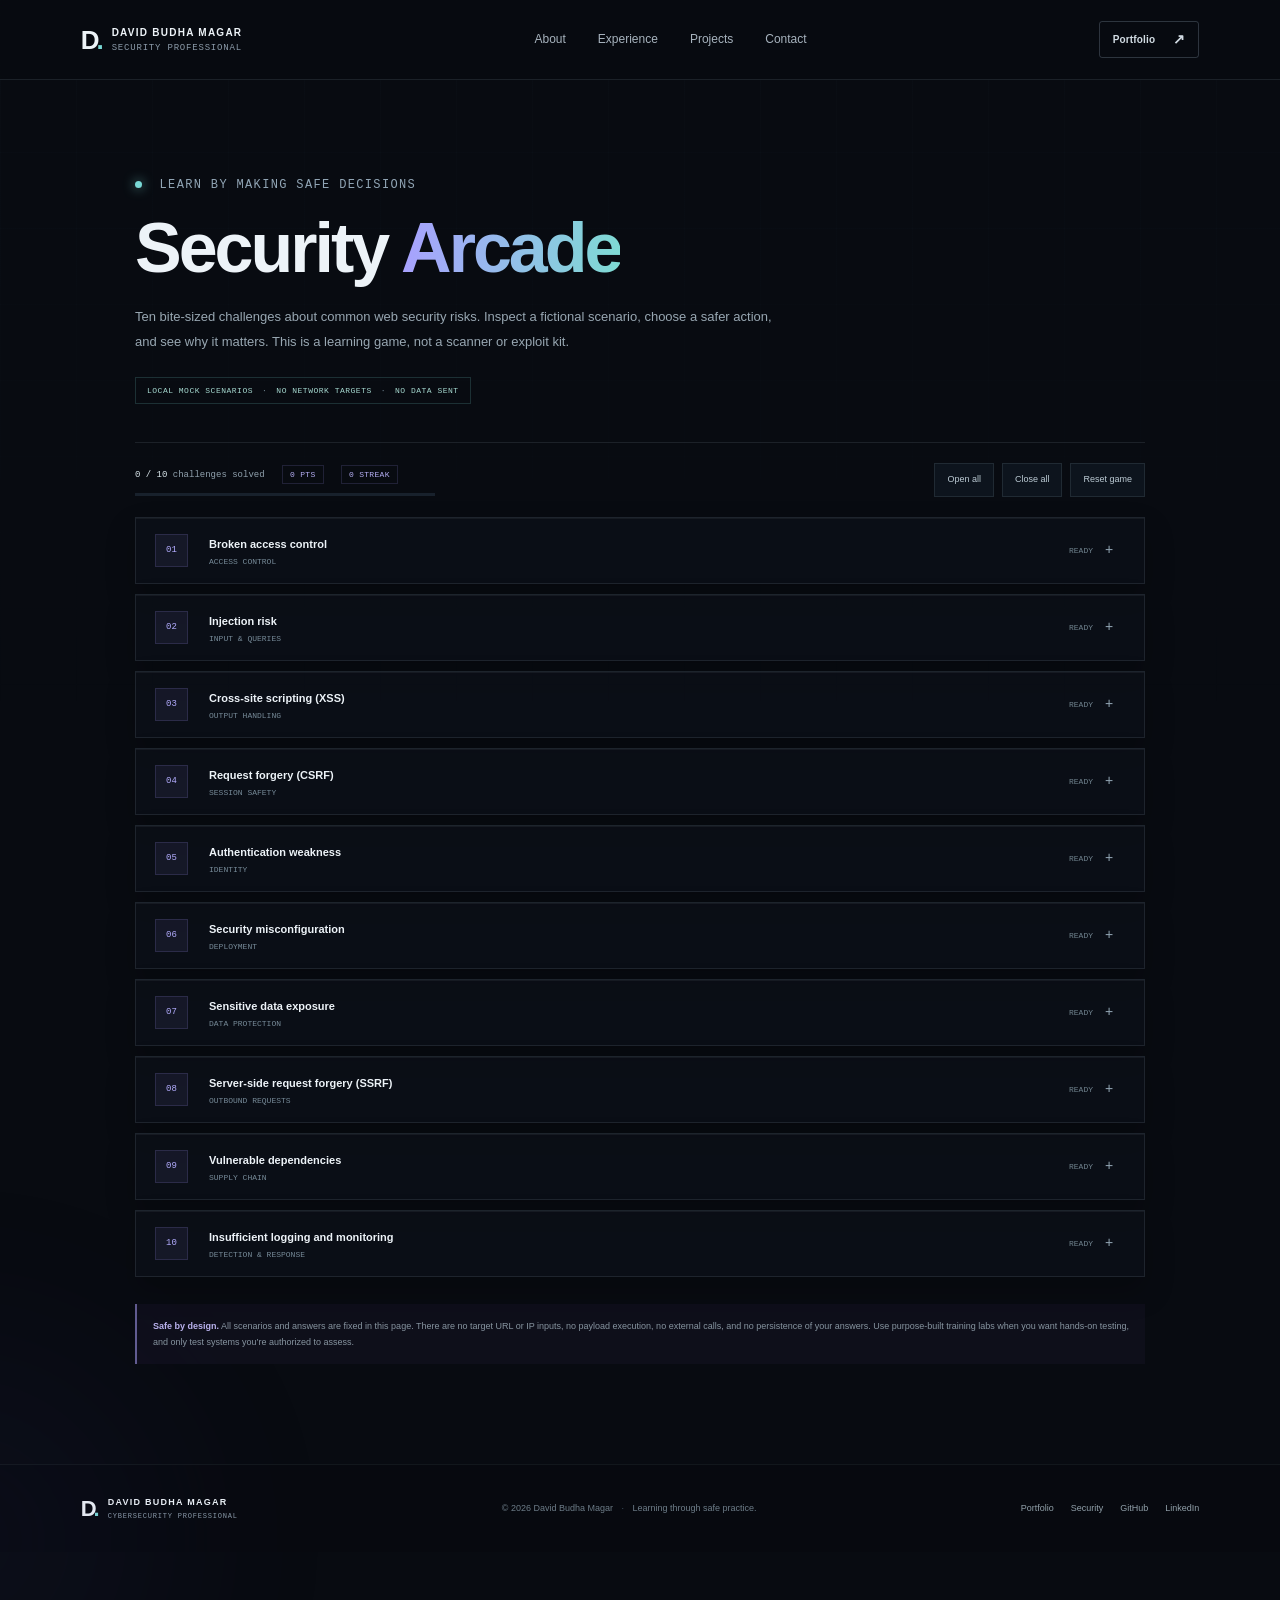
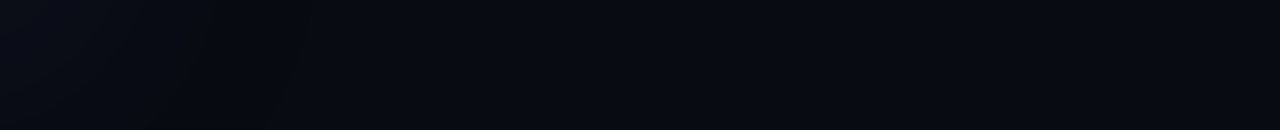
==== commit 1ed8c9d4: "Refresh readable typography styles" ====
--- a/arcade.html
+++ b/arcade.html
@@ -4,12 +4,40 @@
     <meta charset="utf-8" />
     <meta name="viewport" content="width=device-width,initial-scale=1" />
     <meta name="theme-color" content="#080b11" />
+    <link rel="icon" type="image/svg+xml" href="/favicon.svg?v=1" />
     <meta
       name="description"
       content="Ten safe, browser-only cybersecurity learning challenges by David Budha Magar."
     />
+    <meta property="og:type" content="website" />
+    <meta property="og:title" content="Security Arcade — David Budha Magar" />
+    <meta
+      property="og:description"
+      content="Ten safe, browser-only cybersecurity learning challenges."
+    />
+    <meta property="og:url" content="https://www.davidbudhamagar.com.np/arcade.html" />
+    <meta property="og:site_name" content="David Budha Magar" />
+    <meta property="og:image" content="https://www.davidbudhamagar.com.np/og-preview.png" />
+    <meta property="og:image:type" content="image/png" />
+    <meta property="og:image:width" content="1200" />
+    <meta property="og:image:height" content="630" />
+    <meta
+      property="og:image:alt"
+      content="David Budha Magar — cybersecurity professional. Never trust. Always verify."
+    />
+    <meta name="twitter:card" content="summary_large_image" />
+    <meta name="twitter:title" content="Security Arcade — David Budha Magar" />
+    <meta
+      name="twitter:description"
+      content="Ten safe, browser-only cybersecurity learning challenges."
+    />
+    <meta name="twitter:image" content="https://www.davidbudhamagar.com.np/og-preview.png" />
+    <meta
+      name="twitter:image:alt"
+      content="David Budha Magar — cybersecurity professional. Never trust. Always verify."
+    />
     <link rel="canonical" href="https://www.davidbudhamagar.com.np/arcade.html" />
-    <link rel="stylesheet" href="styles.css?v=mobile-layout-20261017" />
+    <link rel="stylesheet" href="styles.css?v=readable-type-20261017-v1" />
     <title>Security Arcade — David Budha Magar</title>
   </head>
   <body class="site-subpage">
--- a/styles.css
+++ b/styles.css
@@ -3695,3 +3695,67 @@
   }
 }
 
+
+/* Improve section rhythm and bring supporting copy to a comfortable reading size. */
+.section-heading {
+  margin-bottom: 30px;
+}
+.experience-section {
+  padding-top: 88px;
+}
+.experience-section .timeline {
+  margin-top: 24px;
+}
+main .eyebrow,
+main .timeline-date,
+main .company,
+main .timeline-card > p,
+main .timeline-card summary,
+main .timeline-card .expand-content,
+main .team-note p,
+main .project-body p,
+main .skill-card > p,
+main .credential-row p,
+main .credential-note,
+main .edu-delivery,
+main .education-focus p,
+main .prior-education p,
+main .security-note p,
+main .arcade-teaser p,
+main .contact-inner > p {
+  font-size: 12px;
+}
+main .heading-aside,
+main .timeline-card h3,
+main .credential-row h3,
+main .edu-university {
+  font-size: 13px;
+}
+main .profile-top small,
+main .profile-row b,
+main .profile-row span,
+main .profile-foot,
+main .role-index,
+main .project-tags span,
+main .skill-list span,
+main .credential-type,
+main .education-focus > span,
+main .prior-education > span,
+main .education-date,
+main .contact-socials a,
+main .contact-email,
+main .footer-center,
+main .footer-links {
+  font-size: 11px;
+}
+@media (max-width: 720px) {
+  .section-heading {
+    margin-bottom: 24px;
+  }
+  .experience-section {
+    padding-top: 64px;
+  }
+  .experience-section .timeline {
+    margin-top: 18px;
+  }
+}
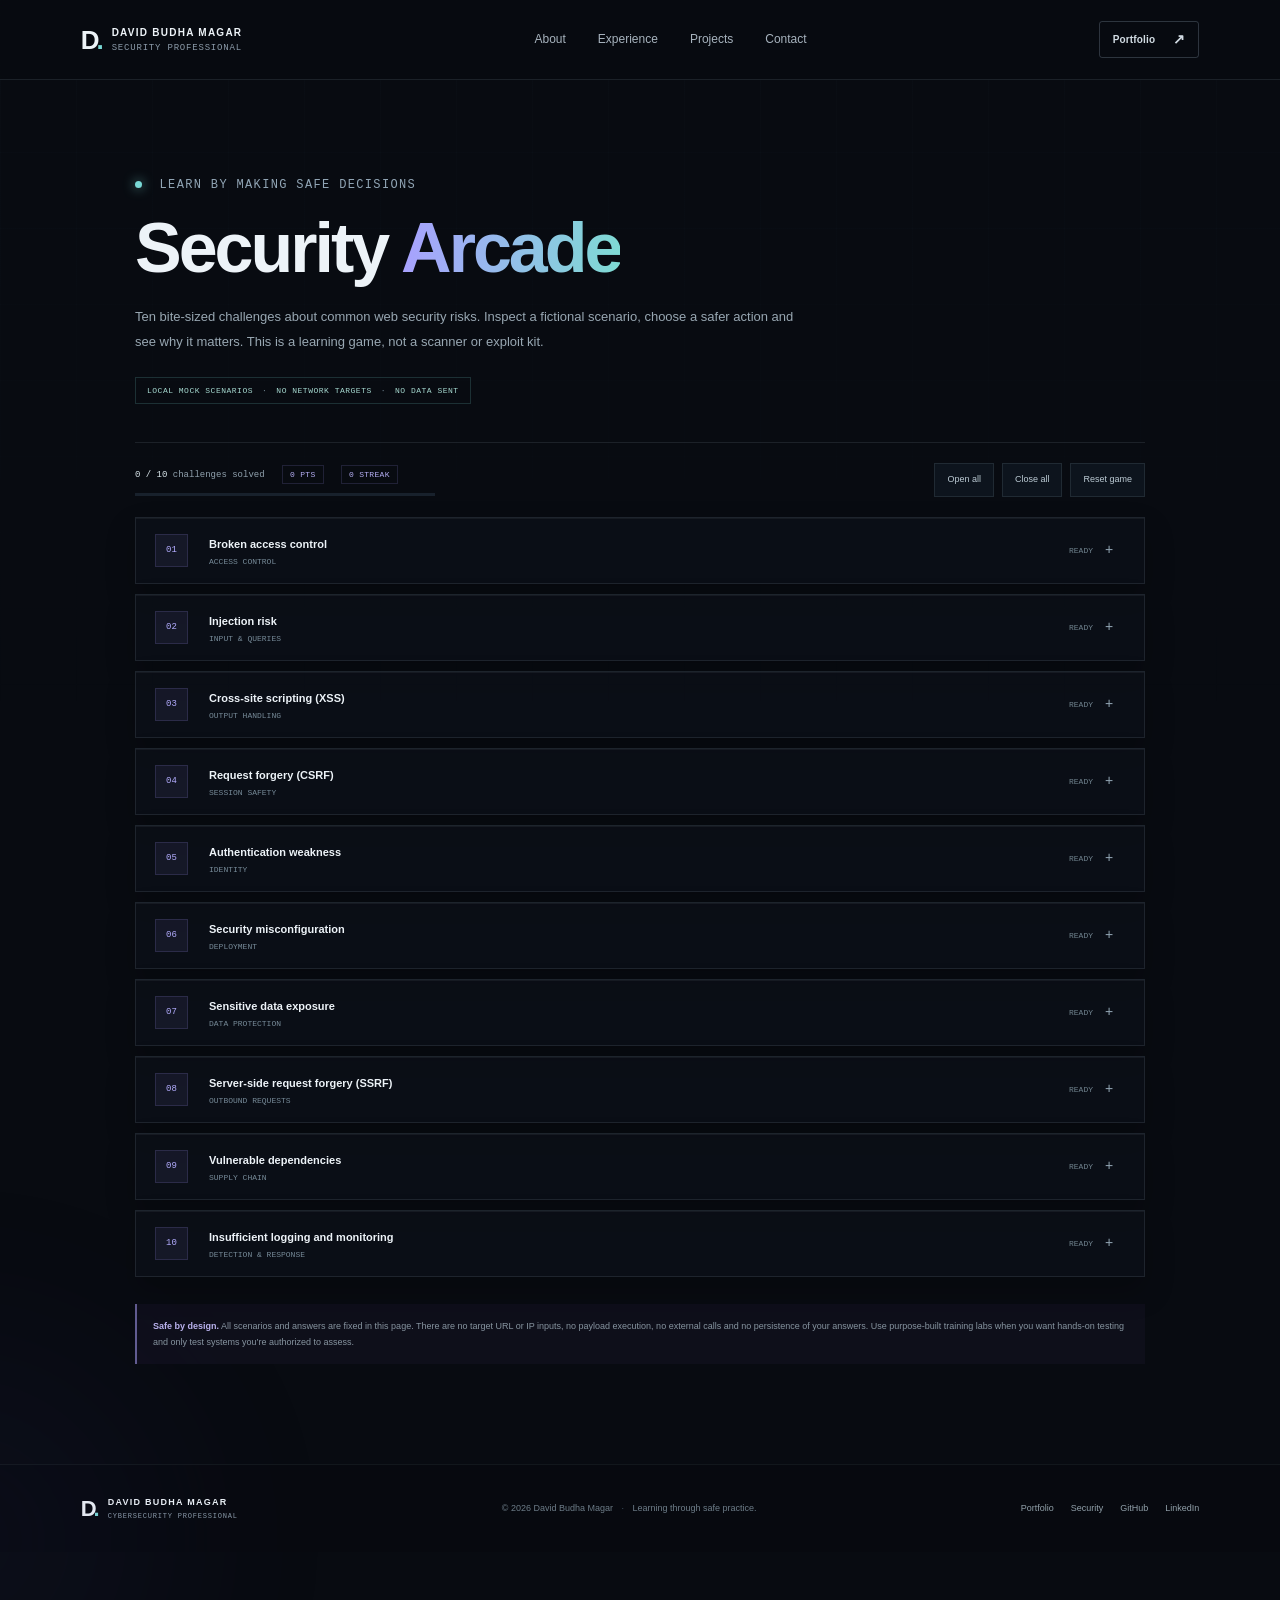
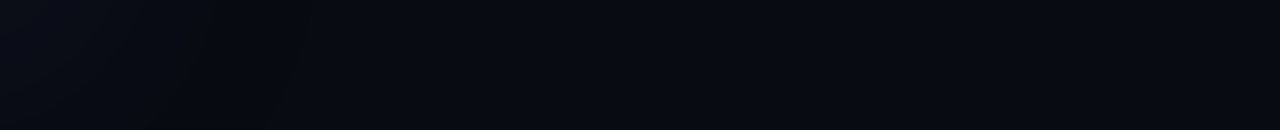
==== commit b5de56a0: "Remove commas before and in site text" ====
--- a/arcade.html
+++ b/arcade.html
@@ -3,6 +3,11 @@
   <head>
     <meta charset="utf-8" />
     <meta name="viewport" content="width=device-width,initial-scale=1" />
+    <meta
+      http-equiv="Content-Security-Policy"
+      content="default-src 'self'; base-uri 'self'; object-src 'none'; script-src 'self'; style-src 'self' 'unsafe-inline' https://fonts.googleapis.com; font-src 'self' https://fonts.gstatic.com; img-src 'self' data:; connect-src 'self' https://fonts.googleapis.com https://fonts.gstatic.com; form-action 'self' mailto:; upgrade-insecure-requests"
+    />
+    <meta name="referrer" content="strict-origin-when-cross-origin" />
     <meta name="theme-color" content="#080b11" />
     <link rel="icon" type="image/svg+xml" href="/favicon.svg?v=1" />
     <meta
@@ -69,7 +74,7 @@
         <h1>Security <span>Arcade</span></h1>
         <p>
           Ten bite-sized challenges about common web security risks. Inspect a fictional scenario,
-          choose a safer action, and see why it matters. This is a learning game, not a scanner or
+          choose a safer action and see why it matters. This is a learning game, not a scanner or
           exploit kit.
         </p>
         <div class="arcade-boundary">
@@ -98,15 +103,15 @@
         <h2>Nice work. You cleared all ten.</h2>
         <p id="result-score"></p>
         <p>
-          Keep the habit: identify the risk, choose a proportionate control, and verify the result
+          Keep the habit: identify the risk, choose a proportionate control and verify the result
           in an authorized environment.
         </p>
         <button class="challenge-next" id="play-again" type="button">Play again</button>
       </section>
       <div class="challenge-safety">
         <b>Safe by design.</b> All scenarios and answers are fixed in this page. There are no target
-        URL or IP inputs, no payload execution, no external calls, and no persistence of your
-        answers. Use purpose-built training labs when you want hands-on testing, and only test
+        URL or IP inputs, no payload execution, no external calls and no persistence of your
+        answers. Use purpose-built training labs when you want hands-on testing and only test
         systems you’re authorized to assess.
       </div>
     </main>
